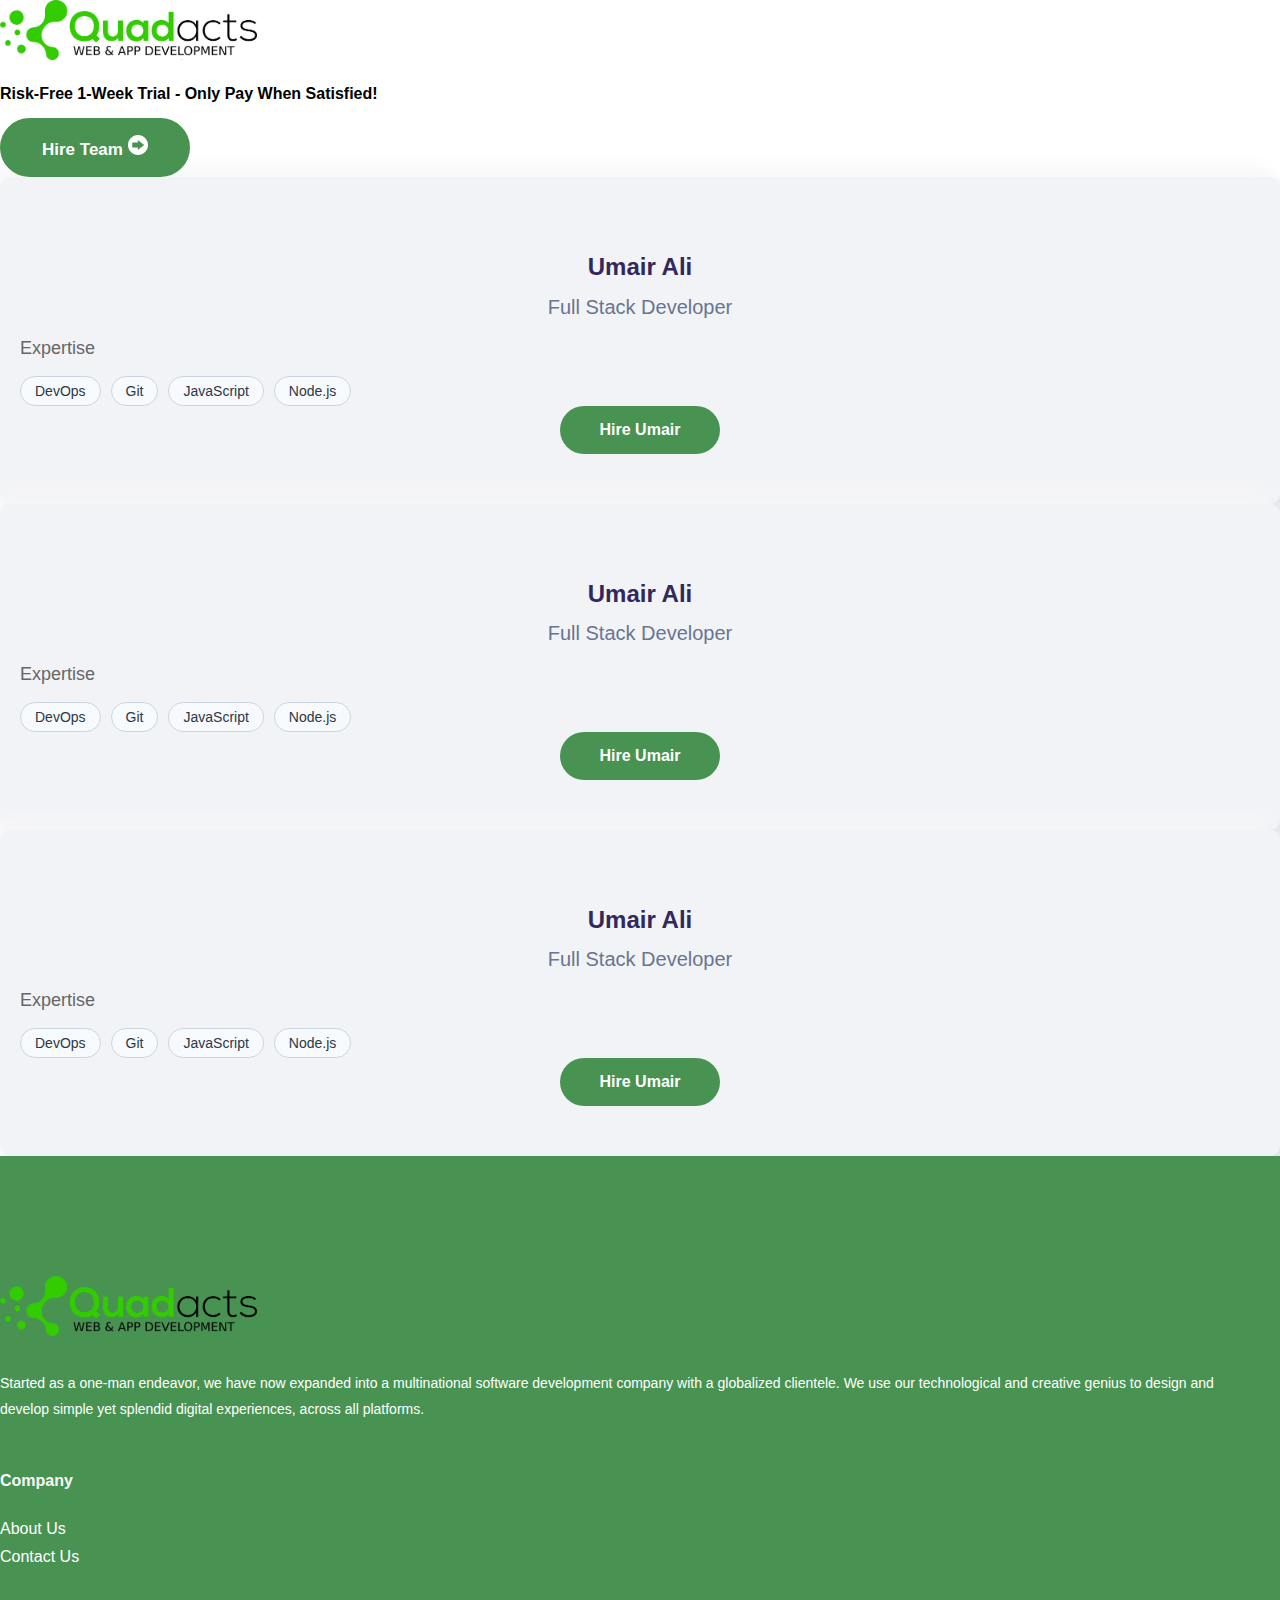
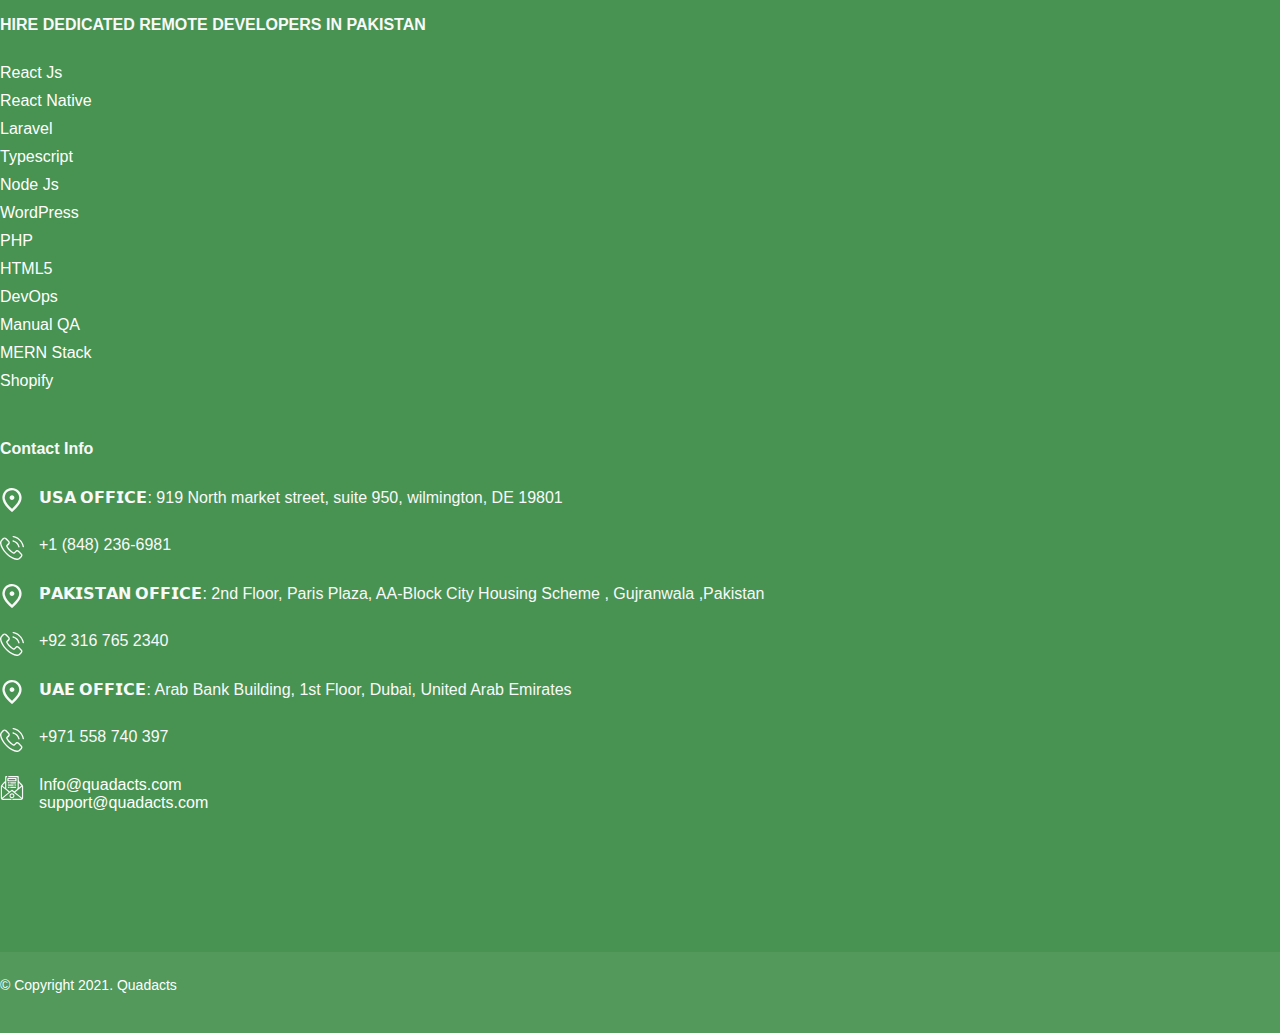
==== our-team.html @ cb0499c3 "Create Team Page" ====
<!DOCTYPE html>
<html lang="en">
  <head>
    <meta charset="UTF-8" />
    <meta name="viewport" content="width=device-width, initial-scale=1.0" />
    <title>Our Team - QuadActs</title>
    <link rel="stylesheet" href="style.css" />
    <link
      href="https://cdn.jsdelivr.net/npm/bootstrap@5.2.3/dist/css/bootstrap.min.css"
      rel="stylesheet"
      integrity="sha384-rbsA2VBKQhggwzxH7pPCaAqO46MgnOM80zW1RWuH61DGLwZJEdK2Kadq2F9CUG65"
      crossorigin="anonymous"
    />
  </head>
  <body>
    <nav class="navbar navbar-expand-lg bg-light sticky-top">
      <div class="container justify-content-between align-items-center">
        <a class="navbar-brand" href="#">
          <img src="images/Quadacts-logo.webp" class="logo" alt="" />
        </a>
        <!-- <button
            class="navbar-toggler"
            type="button"
            data-bs-toggle="collapse"
            data-bs-target="#navbarNavAltMarkup"
            aria-controls="navbarNavAltMarkup"
            aria-expanded="false"
            aria-label="Toggle navigation"
          >
            <span class="navbar-toggler-icon"></span>
          </button> -->
        <!-- <div class="collapse navbar-collapse" id="navbarNavAltMarkup">
            <div class="navbar-nav">
              <a class="nav-link active" aria-current="page" href="#">Home</a>
              <a class="nav-link" href="#">Features</a>
              <a class="nav-link" href="#">Pricing</a>
              <a class="nav-link disabled">Disabled</a>
            </div>
          </div> -->
        <div>
          <h4 class="m-0 nav-text">
            Risk-Free 1-Week Trial - Only Pay When Satisfied!
          </h4>
        </div>
        <div class="banner-btn">
          <button
            class="btn btn-theme"
            data-bs-toggle="modal"
            data-bs-target="#myModal"
          >
            Hire Team
            <svg
              xmlns="http://www.w3.org/2000/svg"
              width="20"
              height="20"
              viewBox="0 0 174 174"
              fill="none"
              class="ms-2"
            >
              <path
                fill-rule="evenodd"
                clip-rule="evenodd"
                d="M87 174C135.049 174 174 135.049 174 87C174 38.9512 135.049 0 87 0C38.9512 0 0 38.9512 0 87C0 135.049 38.9512 174 87 174ZM37 65V108.5H85.5V130L141 88L85.5 44V65H37Z"
                fill="white"
              />
            </svg>
          </button>
        </div>
      </div>
    </nav>
    <div class="container my-5">
      <div class="row">
        <div class="col-md-4">
          <div class="team-card">
            <img
              class="memberPhoto"
              src="https://itsolutionsgrw.com/wp-content/uploads/2023/06/6769264_60111-scaled.jpg"
              alt=""
            />
            <div class="memberDetails">
              <h4 class="memberName">Umair Ali</h4>
              <p class="memberTitle">Full Stack Developer</p>
              <p class="expertise">Expertise</p>
            </div>
            <div class="tag-container">
              <div class="tag">DevOps</div>
              <div class="tag">Git</div>
              <div class="tag">JavaScript</div>
              <div class="tag">Node.js</div>
            </div>
            <div class="mt-3">
              <button class="btn-hire-me">Hire Umair</button>
            </div>
          </div>
        </div>
        <div class="col-md-4">
          <div class="team-card">
            <img
              class="memberPhoto"
              src="https://itsolutionsgrw.com/wp-content/uploads/2023/06/6769264_60111-scaled.jpg"
              alt=""
            />
            <div class="memberDetails">
              <h4 class="memberName">Umair Ali</h4>
              <p class="memberTitle">Full Stack Developer</p>
              <p class="expertise">Expertise</p>
            </div>
            <div class="tag-container">
              <div class="tag">DevOps</div>
              <div class="tag">Git</div>
              <div class="tag">JavaScript</div>
              <div class="tag">Node.js</div>
            </div>
            <div class="mt-3">
              <button class="btn-hire-me">Hire Umair</button>
            </div>
          </div>
        </div>
        <div class="col-md-4">
          <div class="team-card">
            <img
              class="memberPhoto"
              src="https://itsolutionsgrw.com/wp-content/uploads/2023/06/6769264_60111-scaled.jpg"
              alt=""
            />
            <div class="memberDetails">
              <h4 class="memberName">Umair Ali</h4>
              <p class="memberTitle">Full Stack Developer</p>
              <p class="expertise">Expertise</p>
            </div>
            <div class="tag-container">
              <div class="tag">DevOps</div>
              <div class="tag">Git</div>
              <div class="tag">JavaScript</div>
              <div class="tag">Node.js</div>
            </div>
            <div class="mt-3">
              <button class="btn-hire-me">Hire Umair</button>
            </div>
          </div>
        </div>
      </div>
    </div>

    <footer class="footer-bg text-light mt-3">
      <div class="fixed-shape">
        <img src="images/footer-shape.png" alt="Shape" />
      </div>
      <div class="container">
        <div class="f-items default-padding">
          <div class="row">
            <div class="col-lg-4 col-md-6 item">
              <div class="f-item about">
                <img src="images/logo.webp" alt="Logo" />
                <p>
                  Started as a one-man endeavor, we have now expanded into a
                  multinational software development company with a globalized
                  clientele. We use our technological and creative genius to
                  design and develop simple yet splendid digital experiences,
                  across all platforms.
                </p>
              </div>
            </div>

            <div class="col-lg-2 col-md-6 item">
              <div class="f-item link">
                <h4 class="widget-title">Company</h4>
                <div class="menu-company-container">
                  <ul class="menu">
                    <li class="menu-item">
                      <a href="https://quadacts.com/about-us/"> About Us</a>
                    </li>
                    <li class="menu-item">
                      <a href="https://quadacts.com/contact-us/">Contact Us</a>
                    </li>
                  </ul>
                </div>
              </div>
            </div>

            <div class="col-lg-2 col-md-6 item">
              <div class="f-item link">
                <h4 class="widget-title">
                  HIRE DEDICATED REMOTE DEVELOPERS IN PAKISTAN
                </h4>
                <div class="menu-solutions-container">
                  <ul class="menu">
                    <li class="menu-item">
                      <a
                        href="https://quadacts.com/hire-dedicated-react-js-developers/"
                        >React Js</a
                      >
                    </li>
                    <li class="menu-item">
                      <a
                        href="https://quadacts.com/hire-dedicated-react-developers/"
                        >React Native</a
                      >
                    </li>
                    <li class="menu-item">
                      <a
                        href="https://quadacts.com/hire-dedicated-laravel-developers/"
                        >Laravel</a
                      >
                    </li>
                    <li class="menu-item">
                      <a
                        href="https://quadacts.com/hire-dedicated-typescript-developers/"
                        >Typescript</a
                      >
                    </li>
                    <li class="menu-item">
                      <a
                        href="https://quadacts.com/hire-dedicated-node-js-developers/"
                        >Node Js</a
                      >
                    </li>
                    <li class="menu-item">
                      <a
                        href="https://quadacts.com/hire-dedicated-wordpress-developers/"
                        >WordPress</a
                      >
                    </li>
                    <li class="menu-item">
                      <a
                        href="https://quadacts.com/hire-dedicated-php-developers/"
                        >PHP</a
                      >
                    </li>
                    <li class="menu-item">
                      <a
                        href="https://quadacts.com/hire-dedicated-html5-developers/"
                        >HTML5</a
                      >
                    </li>
                    <li class="menu-item">
                      <a
                        href="https://quadacts.com/hire-dedicated-devops-developers/"
                        >DevOps</a
                      >
                    </li>
                    <li class="menu-item">
                      <a href="https://quadacts.com/hire-dedicated-qa-testers/"
                        >Manual QA</a
                      >
                    </li>
                    <li class="menu-item">
                      <a
                        href="https://quadacts.com/hire-dedicated-mern-stack-developers/"
                        >MERN Stack</a
                      >
                    </li>
                    <li class="menu-item">
                      <a
                        href="https://quadacts.com/hire-dedicated-shopify-developers/"
                        >Shopify</a
                      >
                    </li>
                  </ul>
                </div>
              </div>
            </div>
            <div class="col-lg-4 col-md-6 item">
              <div class="f-item">
                <h4 class="widget-title">Contact Info</h4>
                <div class="address">
                  <ul class="footer-contact">
                    <li>
                      <div class="icon">
                        <svg
                          xmlns="http://www.w3.org/2000/svg"
                          width="24"
                          height="24"
                          viewBox="0 0 110 137"
                          fill="none"
                        >
                          <path
                            d="M0 56.2651C0.211872 26.144 22.7174 2.00233 49.9783 0.142559C81.2647 -1.98793 106.289 20.0115 109.408 49.3558C111.174 65.9171 105.242 79.6652 96.5313 92.7307C85.8082 108.833 72.0012 122.169 57.5939 134.905C55.8872 136.412 54.6866 136.988 52.6855 135.211C34.9942 119.615 18.2092 103.242 7.03886 82.0665C2.58954 73.6504 0.141248 64.6576 0 56.2651ZM13.654 54.6761C13.9836 57.2657 14.0424 59.8434 14.6427 62.2917C20.4104 85.5506 36.7363 101.394 53.2858 117.061C54.5571 118.261 55.5576 118.097 56.7817 116.931C71.6716 102.912 86.0083 88.4226 93.5651 68.8833C99.4857 53.5932 94.9894 35.0191 82.1946 23.8252C68.8114 12.1133 53.227 10.5361 37.2542 17.6456C21.5168 24.6491 14.9958 38.1501 13.654 54.6761Z"
                            fill="#F8F9F9"
                          />
                          <path
                            d="M55.2164 41.3047C62.4083 41.3988 68.7526 47.7197 68.7762 54.8056C68.7997 62.1388 62.1258 68.6244 54.722 68.4949C47.3065 68.3655 40.9974 61.7386 41.1975 54.2877C41.3976 47.2253 47.895 41.2105 55.2164 41.3047Z"
                            fill="#F8F9F9"
                          />
                        </svg>
                      </div>
                      <div class="info">
                        𝗨𝗦𝗔 𝗢𝗙𝗙𝗜𝗖𝗘: 919 North market street, suite 950,
                        wilmington, DE 19801
                      </div>
                    </li>
                    <li>
                      <div class="icon">
                        <svg
                          xmlns="http://www.w3.org/2000/svg"
                          width="24"
                          height="24"
                          viewBox="0 0 110 110"
                          fill="none"
                        >
                          <path
                            d="M0.00428509 27.2167C0.321556 27.4911 0.351568 27.1824 0.379436 27.0066C1.02898 22.7921 3.27775 19.495 6.2854 16.6182C8.78712 14.2258 11.0638 11.6018 13.6662 9.31449C18.1938 5.33789 24.044 5.21998 28.5823 9.62962C33.3949 14.3051 38.2547 18.942 42.7201 23.954C46.1179 27.7698 46.0493 33.3649 42.7244 37.2686C40.3127 40.1005 37.6202 42.6579 34.9191 45.2025C34.3553 45.732 34.3724 46.0793 34.6854 46.7096C37.5816 52.5727 41.7576 57.4732 46.2508 62.1337C50.1524 66.181 54.4441 69.7696 59.1839 72.7987C60.4701 73.6197 61.8807 74.2414 63.2012 75.011C63.7136 75.309 63.8979 74.9638 64.1616 74.7044C66.2903 72.5907 68.4126 70.4727 70.5413 68.359C72.58 66.3332 74.8523 64.7426 77.8235 64.4467C80.6275 64.1659 83.1721 64.8733 85.2666 66.7277C89.599 70.5628 93.4963 74.8481 97.6144 78.9083C99.2115 80.4839 100.873 82.0188 101.874 84.0875C103.754 87.9655 103.36 91.7299 100.776 95.0462C97.7923 98.8749 94.1201 102.101 90.6816 105.52C88.6794 107.512 86.094 108.61 83.3415 109.257C82.8935 109.362 82.8956 109.371 82.7177 109.724C82.3597 109.724 82.0038 109.724 81.6458 109.724C81.4314 109.388 81.2171 109.465 81.0027 109.724C78.859 109.724 76.7174 109.724 74.5737 109.724C74.3764 109.353 74.3765 109.351 73.937 109.281C71.1566 108.83 68.434 108.144 65.7715 107.22C57.3038 104.277 49.5114 100.013 42.2099 94.8747C28.5265 85.2451 17.5442 73.1052 9.21158 58.6072C4.99059 51.2629 1.6228 43.5583 0.381582 35.0777C0.353714 34.8891 0.413738 34.529 0 34.724C0 34.366 0 34.0102 0 33.6522C0.0557368 33.6457 0.1522 33.6522 0.156488 33.6329C0.192931 33.5064 0.10933 33.4571 0 33.4378C0 32.8654 0 32.2952 0 31.7228C0.323702 31.2233 0.353714 30.7238 0 30.2222C0 29.5791 0 28.936 0 28.2929C0.0664554 28.2436 0.135055 28.1921 0.20151 28.1428C0.135055 28.1214 0.0664554 28.0999 0 28.0785C0.00428744 27.7869 0.00428509 27.5018 0.00428509 27.2167ZM6.40544 30.8889C6.34328 34.1452 7.01426 37.0928 7.89319 40.0019C10.6564 49.1363 15.229 57.3424 20.8263 65.0084C30.3958 78.1151 42.1649 88.7244 56.5643 96.3196C63.1734 99.8053 69.9625 102.779 77.5406 103.417C80.9062 103.7 84.0961 103.165 86.6021 100.785C89.6805 97.8631 92.6259 94.7954 95.5093 91.6806C97.2542 89.7941 97.1707 87.6354 95.4814 85.7146C94.4696 84.5634 93.3591 83.498 92.2744 82.4133C88.8444 78.9747 85.4252 75.5255 81.9631 72.117C79.9823 70.1662 77.7635 70.1726 75.7056 72.0377C75.3347 72.3721 74.981 72.7258 74.6273 73.0795C72.2263 75.4762 69.8382 77.8857 67.4265 80.2738C65.6965 81.9867 63.7028 82.3168 61.5613 81.2385C60.0993 80.5032 58.6351 79.7636 57.2288 78.9319C50.4139 74.8931 44.5551 69.7096 39.2601 63.8551C34.9856 59.1282 31.129 54.1161 28.5029 48.2552C27.1867 45.3183 27.5147 43.5883 29.8728 41.3674C32.5245 38.8678 35.142 36.3361 37.618 33.6629C39.4616 31.6714 39.4638 29.7206 37.7252 27.639C37.4508 27.311 37.1593 26.9959 36.857 26.6936C32.8483 22.672 28.8395 18.6504 24.8243 14.6352C22.1318 11.9427 19.868 11.9427 17.1755 14.6266C14.8731 16.9204 12.6265 19.2721 10.2684 21.508C7.50088 24.1276 6.19965 27.2875 6.40544 30.8889Z"
                            fill="#FBFCFB"
                          />
                          <path
                            d="M62.5754 0C62.3803 0.505918 62.8262 0.373007 63.0234 0.413738C72.9296 2.39239 81.721 6.69056 89.4105 13.2075C96.219 18.9762 101.516 25.9219 105.199 34.0702C107.036 38.1347 108.387 42.3557 109.266 46.7289C109.356 47.1747 109.362 47.1726 109.72 47.3591C109.72 47.5735 109.72 47.7879 109.72 48.0022C109.354 48.1459 109.516 48.2873 109.72 48.431C109.72 49.0033 109.72 49.5736 109.72 50.146C109.283 49.9166 109.315 50.3689 109.195 50.5383C108.481 51.5415 107.546 52.1267 106.299 51.9853C104.858 51.8202 103.87 51.0485 103.499 49.595C102.937 47.3891 102.53 45.1511 101.87 42.9645C99.6404 35.5858 95.9403 29.0474 90.8297 23.298C84.7436 16.4531 77.3671 11.5011 68.745 8.42054C66.0632 7.4623 63.2957 6.79346 60.5003 6.2661C59.0597 5.99385 58.0329 5.26069 57.7113 3.83083C57.3812 2.36238 57.9257 1.17476 59.2483 0.383726C59.3748 0.308696 59.5978 0.212228 59.3663 0.00428713C60.4338 -3.10655e-07 61.5057 0 62.5754 0Z"
                            fill="#FBFCFB"
                          />
                          <path
                            d="M89.7706 49.8179C89.7749 51.3528 88.6837 52.6605 87.2003 52.9135C85.7104 53.1686 84.2526 52.3261 83.7532 50.8533C83.1722 49.1362 82.9685 47.3141 82.3169 45.6119C78.2438 34.9919 70.6636 28.4879 59.5248 26.1469C57.4797 25.716 56.3864 24.164 56.8109 22.2711C57.1903 20.5754 58.9053 19.6172 60.826 20.0245C61.5228 20.1724 62.2345 20.2646 62.9162 20.4596C77.2277 24.5649 86.152 33.8236 89.5669 48.343C89.6484 48.6882 89.7106 49.0376 89.7684 49.3892C89.7899 49.5285 89.7706 49.6743 89.7706 49.8179Z"
                            fill="#FBFCFB"
                          />
                        </svg>
                      </div>
                      <div class="info">+1 (848) 236-6981</div>
                    </li>
                    <li>
                      <div class="icon">
                        <svg
                          xmlns="http://www.w3.org/2000/svg"
                          width="24"
                          height="24"
                          viewBox="0 0 110 137"
                          fill="none"
                        >
                          <path
                            d="M0 56.2651C0.211872 26.144 22.7174 2.00233 49.9783 0.142559C81.2647 -1.98793 106.289 20.0115 109.408 49.3558C111.174 65.9171 105.242 79.6652 96.5313 92.7307C85.8082 108.833 72.0012 122.169 57.5939 134.905C55.8872 136.412 54.6866 136.988 52.6855 135.211C34.9942 119.615 18.2092 103.242 7.03886 82.0665C2.58954 73.6504 0.141248 64.6576 0 56.2651ZM13.654 54.6761C13.9836 57.2657 14.0424 59.8434 14.6427 62.2917C20.4104 85.5506 36.7363 101.394 53.2858 117.061C54.5571 118.261 55.5576 118.097 56.7817 116.931C71.6716 102.912 86.0083 88.4226 93.5651 68.8833C99.4857 53.5932 94.9894 35.0191 82.1946 23.8252C68.8114 12.1133 53.227 10.5361 37.2542 17.6456C21.5168 24.6491 14.9958 38.1501 13.654 54.6761Z"
                            fill="#F8F9F9"
                          />
                          <path
                            d="M55.2164 41.3047C62.4083 41.3988 68.7526 47.7197 68.7762 54.8056C68.7997 62.1388 62.1258 68.6244 54.722 68.4949C47.3065 68.3655 40.9974 61.7386 41.1975 54.2877C41.3976 47.2253 47.895 41.2105 55.2164 41.3047Z"
                            fill="#F8F9F9"
                          />
                        </svg>
                      </div>
                      <div class="info">
                        𝗣𝗔𝗞𝗜𝗦𝗧𝗔𝗡 𝗢𝗙𝗙𝗜𝗖𝗘: 2nd Floor, Paris Plaza, AA-Block City
                        Housing Scheme , Gujranwala ,Pakistan
                      </div>
                    </li>
                    <li>
                      <div class="icon">
                        <svg
                          xmlns="http://www.w3.org/2000/svg"
                          width="24"
                          height="24"
                          viewBox="0 0 110 110"
                          fill="none"
                        >
                          <path
                            d="M0.00428509 27.2167C0.321556 27.4911 0.351568 27.1824 0.379436 27.0066C1.02898 22.7921 3.27775 19.495 6.2854 16.6182C8.78712 14.2258 11.0638 11.6018 13.6662 9.31449C18.1938 5.33789 24.044 5.21998 28.5823 9.62962C33.3949 14.3051 38.2547 18.942 42.7201 23.954C46.1179 27.7698 46.0493 33.3649 42.7244 37.2686C40.3127 40.1005 37.6202 42.6579 34.9191 45.2025C34.3553 45.732 34.3724 46.0793 34.6854 46.7096C37.5816 52.5727 41.7576 57.4732 46.2508 62.1337C50.1524 66.181 54.4441 69.7696 59.1839 72.7987C60.4701 73.6197 61.8807 74.2414 63.2012 75.011C63.7136 75.309 63.8979 74.9638 64.1616 74.7044C66.2903 72.5907 68.4126 70.4727 70.5413 68.359C72.58 66.3332 74.8523 64.7426 77.8235 64.4467C80.6275 64.1659 83.1721 64.8733 85.2666 66.7277C89.599 70.5628 93.4963 74.8481 97.6144 78.9083C99.2115 80.4839 100.873 82.0188 101.874 84.0875C103.754 87.9655 103.36 91.7299 100.776 95.0462C97.7923 98.8749 94.1201 102.101 90.6816 105.52C88.6794 107.512 86.094 108.61 83.3415 109.257C82.8935 109.362 82.8956 109.371 82.7177 109.724C82.3597 109.724 82.0038 109.724 81.6458 109.724C81.4314 109.388 81.2171 109.465 81.0027 109.724C78.859 109.724 76.7174 109.724 74.5737 109.724C74.3764 109.353 74.3765 109.351 73.937 109.281C71.1566 108.83 68.434 108.144 65.7715 107.22C57.3038 104.277 49.5114 100.013 42.2099 94.8747C28.5265 85.2451 17.5442 73.1052 9.21158 58.6072C4.99059 51.2629 1.6228 43.5583 0.381582 35.0777C0.353714 34.8891 0.413738 34.529 0 34.724C0 34.366 0 34.0102 0 33.6522C0.0557368 33.6457 0.1522 33.6522 0.156488 33.6329C0.192931 33.5064 0.10933 33.4571 0 33.4378C0 32.8654 0 32.2952 0 31.7228C0.323702 31.2233 0.353714 30.7238 0 30.2222C0 29.5791 0 28.936 0 28.2929C0.0664554 28.2436 0.135055 28.1921 0.20151 28.1428C0.135055 28.1214 0.0664554 28.0999 0 28.0785C0.00428744 27.7869 0.00428509 27.5018 0.00428509 27.2167ZM6.40544 30.8889C6.34328 34.1452 7.01426 37.0928 7.89319 40.0019C10.6564 49.1363 15.229 57.3424 20.8263 65.0084C30.3958 78.1151 42.1649 88.7244 56.5643 96.3196C63.1734 99.8053 69.9625 102.779 77.5406 103.417C80.9062 103.7 84.0961 103.165 86.6021 100.785C89.6805 97.8631 92.6259 94.7954 95.5093 91.6806C97.2542 89.7941 97.1707 87.6354 95.4814 85.7146C94.4696 84.5634 93.3591 83.498 92.2744 82.4133C88.8444 78.9747 85.4252 75.5255 81.9631 72.117C79.9823 70.1662 77.7635 70.1726 75.7056 72.0377C75.3347 72.3721 74.981 72.7258 74.6273 73.0795C72.2263 75.4762 69.8382 77.8857 67.4265 80.2738C65.6965 81.9867 63.7028 82.3168 61.5613 81.2385C60.0993 80.5032 58.6351 79.7636 57.2288 78.9319C50.4139 74.8931 44.5551 69.7096 39.2601 63.8551C34.9856 59.1282 31.129 54.1161 28.5029 48.2552C27.1867 45.3183 27.5147 43.5883 29.8728 41.3674C32.5245 38.8678 35.142 36.3361 37.618 33.6629C39.4616 31.6714 39.4638 29.7206 37.7252 27.639C37.4508 27.311 37.1593 26.9959 36.857 26.6936C32.8483 22.672 28.8395 18.6504 24.8243 14.6352C22.1318 11.9427 19.868 11.9427 17.1755 14.6266C14.8731 16.9204 12.6265 19.2721 10.2684 21.508C7.50088 24.1276 6.19965 27.2875 6.40544 30.8889Z"
                            fill="#FBFCFB"
                          />
                          <path
                            d="M62.5754 0C62.3803 0.505918 62.8262 0.373007 63.0234 0.413738C72.9296 2.39239 81.721 6.69056 89.4105 13.2075C96.219 18.9762 101.516 25.9219 105.199 34.0702C107.036 38.1347 108.387 42.3557 109.266 46.7289C109.356 47.1747 109.362 47.1726 109.72 47.3591C109.72 47.5735 109.72 47.7879 109.72 48.0022C109.354 48.1459 109.516 48.2873 109.72 48.431C109.72 49.0033 109.72 49.5736 109.72 50.146C109.283 49.9166 109.315 50.3689 109.195 50.5383C108.481 51.5415 107.546 52.1267 106.299 51.9853C104.858 51.8202 103.87 51.0485 103.499 49.595C102.937 47.3891 102.53 45.1511 101.87 42.9645C99.6404 35.5858 95.9403 29.0474 90.8297 23.298C84.7436 16.4531 77.3671 11.5011 68.745 8.42054C66.0632 7.4623 63.2957 6.79346 60.5003 6.2661C59.0597 5.99385 58.0329 5.26069 57.7113 3.83083C57.3812 2.36238 57.9257 1.17476 59.2483 0.383726C59.3748 0.308696 59.5978 0.212228 59.3663 0.00428713C60.4338 -3.10655e-07 61.5057 0 62.5754 0Z"
                            fill="#FBFCFB"
                          />
                          <path
                            d="M89.7706 49.8179C89.7749 51.3528 88.6837 52.6605 87.2003 52.9135C85.7104 53.1686 84.2526 52.3261 83.7532 50.8533C83.1722 49.1362 82.9685 47.3141 82.3169 45.6119C78.2438 34.9919 70.6636 28.4879 59.5248 26.1469C57.4797 25.716 56.3864 24.164 56.8109 22.2711C57.1903 20.5754 58.9053 19.6172 60.826 20.0245C61.5228 20.1724 62.2345 20.2646 62.9162 20.4596C77.2277 24.5649 86.152 33.8236 89.5669 48.343C89.6484 48.6882 89.7106 49.0376 89.7684 49.3892C89.7899 49.5285 89.7706 49.6743 89.7706 49.8179Z"
                            fill="#FBFCFB"
                          />
                        </svg>
                      </div>
                      <div class="info">+92 316 765 2340</div>
                    </li>
                    <li>
                      <div class="icon">
                        <svg
                          xmlns="http://www.w3.org/2000/svg"
                          width="24"
                          height="24"
                          viewBox="0 0 110 137"
                          fill="none"
                        >
                          <path
                            d="M0 56.2651C0.211872 26.144 22.7174 2.00233 49.9783 0.142559C81.2647 -1.98793 106.289 20.0115 109.408 49.3558C111.174 65.9171 105.242 79.6652 96.5313 92.7307C85.8082 108.833 72.0012 122.169 57.5939 134.905C55.8872 136.412 54.6866 136.988 52.6855 135.211C34.9942 119.615 18.2092 103.242 7.03886 82.0665C2.58954 73.6504 0.141248 64.6576 0 56.2651ZM13.654 54.6761C13.9836 57.2657 14.0424 59.8434 14.6427 62.2917C20.4104 85.5506 36.7363 101.394 53.2858 117.061C54.5571 118.261 55.5576 118.097 56.7817 116.931C71.6716 102.912 86.0083 88.4226 93.5651 68.8833C99.4857 53.5932 94.9894 35.0191 82.1946 23.8252C68.8114 12.1133 53.227 10.5361 37.2542 17.6456C21.5168 24.6491 14.9958 38.1501 13.654 54.6761Z"
                            fill="#F8F9F9"
                          />
                          <path
                            d="M55.2164 41.3047C62.4083 41.3988 68.7526 47.7197 68.7762 54.8056C68.7997 62.1388 62.1258 68.6244 54.722 68.4949C47.3065 68.3655 40.9974 61.7386 41.1975 54.2877C41.3976 47.2253 47.895 41.2105 55.2164 41.3047Z"
                            fill="#F8F9F9"
                          />
                        </svg>
                      </div>
                      <div class="info">
                        𝗨𝗔𝗘 𝗢𝗙𝗙𝗜𝗖𝗘: Arab Bank Building, 1st Floor, Dubai, United
                        Arab Emirates
                      </div>
                    </li>
                    <li>
                      <div class="icon">
                        <svg
                          xmlns="http://www.w3.org/2000/svg"
                          width="24"
                          height="24"
                          viewBox="0 0 110 110"
                          fill="none"
                        >
                          <path
                            d="M0.00428509 27.2167C0.321556 27.4911 0.351568 27.1824 0.379436 27.0066C1.02898 22.7921 3.27775 19.495 6.2854 16.6182C8.78712 14.2258 11.0638 11.6018 13.6662 9.31449C18.1938 5.33789 24.044 5.21998 28.5823 9.62962C33.3949 14.3051 38.2547 18.942 42.7201 23.954C46.1179 27.7698 46.0493 33.3649 42.7244 37.2686C40.3127 40.1005 37.6202 42.6579 34.9191 45.2025C34.3553 45.732 34.3724 46.0793 34.6854 46.7096C37.5816 52.5727 41.7576 57.4732 46.2508 62.1337C50.1524 66.181 54.4441 69.7696 59.1839 72.7987C60.4701 73.6197 61.8807 74.2414 63.2012 75.011C63.7136 75.309 63.8979 74.9638 64.1616 74.7044C66.2903 72.5907 68.4126 70.4727 70.5413 68.359C72.58 66.3332 74.8523 64.7426 77.8235 64.4467C80.6275 64.1659 83.1721 64.8733 85.2666 66.7277C89.599 70.5628 93.4963 74.8481 97.6144 78.9083C99.2115 80.4839 100.873 82.0188 101.874 84.0875C103.754 87.9655 103.36 91.7299 100.776 95.0462C97.7923 98.8749 94.1201 102.101 90.6816 105.52C88.6794 107.512 86.094 108.61 83.3415 109.257C82.8935 109.362 82.8956 109.371 82.7177 109.724C82.3597 109.724 82.0038 109.724 81.6458 109.724C81.4314 109.388 81.2171 109.465 81.0027 109.724C78.859 109.724 76.7174 109.724 74.5737 109.724C74.3764 109.353 74.3765 109.351 73.937 109.281C71.1566 108.83 68.434 108.144 65.7715 107.22C57.3038 104.277 49.5114 100.013 42.2099 94.8747C28.5265 85.2451 17.5442 73.1052 9.21158 58.6072C4.99059 51.2629 1.6228 43.5583 0.381582 35.0777C0.353714 34.8891 0.413738 34.529 0 34.724C0 34.366 0 34.0102 0 33.6522C0.0557368 33.6457 0.1522 33.6522 0.156488 33.6329C0.192931 33.5064 0.10933 33.4571 0 33.4378C0 32.8654 0 32.2952 0 31.7228C0.323702 31.2233 0.353714 30.7238 0 30.2222C0 29.5791 0 28.936 0 28.2929C0.0664554 28.2436 0.135055 28.1921 0.20151 28.1428C0.135055 28.1214 0.0664554 28.0999 0 28.0785C0.00428744 27.7869 0.00428509 27.5018 0.00428509 27.2167ZM6.40544 30.8889C6.34328 34.1452 7.01426 37.0928 7.89319 40.0019C10.6564 49.1363 15.229 57.3424 20.8263 65.0084C30.3958 78.1151 42.1649 88.7244 56.5643 96.3196C63.1734 99.8053 69.9625 102.779 77.5406 103.417C80.9062 103.7 84.0961 103.165 86.6021 100.785C89.6805 97.8631 92.6259 94.7954 95.5093 91.6806C97.2542 89.7941 97.1707 87.6354 95.4814 85.7146C94.4696 84.5634 93.3591 83.498 92.2744 82.4133C88.8444 78.9747 85.4252 75.5255 81.9631 72.117C79.9823 70.1662 77.7635 70.1726 75.7056 72.0377C75.3347 72.3721 74.981 72.7258 74.6273 73.0795C72.2263 75.4762 69.8382 77.8857 67.4265 80.2738C65.6965 81.9867 63.7028 82.3168 61.5613 81.2385C60.0993 80.5032 58.6351 79.7636 57.2288 78.9319C50.4139 74.8931 44.5551 69.7096 39.2601 63.8551C34.9856 59.1282 31.129 54.1161 28.5029 48.2552C27.1867 45.3183 27.5147 43.5883 29.8728 41.3674C32.5245 38.8678 35.142 36.3361 37.618 33.6629C39.4616 31.6714 39.4638 29.7206 37.7252 27.639C37.4508 27.311 37.1593 26.9959 36.857 26.6936C32.8483 22.672 28.8395 18.6504 24.8243 14.6352C22.1318 11.9427 19.868 11.9427 17.1755 14.6266C14.8731 16.9204 12.6265 19.2721 10.2684 21.508C7.50088 24.1276 6.19965 27.2875 6.40544 30.8889Z"
                            fill="#FBFCFB"
                          />
                          <path
                            d="M62.5754 0C62.3803 0.505918 62.8262 0.373007 63.0234 0.413738C72.9296 2.39239 81.721 6.69056 89.4105 13.2075C96.219 18.9762 101.516 25.9219 105.199 34.0702C107.036 38.1347 108.387 42.3557 109.266 46.7289C109.356 47.1747 109.362 47.1726 109.72 47.3591C109.72 47.5735 109.72 47.7879 109.72 48.0022C109.354 48.1459 109.516 48.2873 109.72 48.431C109.72 49.0033 109.72 49.5736 109.72 50.146C109.283 49.9166 109.315 50.3689 109.195 50.5383C108.481 51.5415 107.546 52.1267 106.299 51.9853C104.858 51.8202 103.87 51.0485 103.499 49.595C102.937 47.3891 102.53 45.1511 101.87 42.9645C99.6404 35.5858 95.9403 29.0474 90.8297 23.298C84.7436 16.4531 77.3671 11.5011 68.745 8.42054C66.0632 7.4623 63.2957 6.79346 60.5003 6.2661C59.0597 5.99385 58.0329 5.26069 57.7113 3.83083C57.3812 2.36238 57.9257 1.17476 59.2483 0.383726C59.3748 0.308696 59.5978 0.212228 59.3663 0.00428713C60.4338 -3.10655e-07 61.5057 0 62.5754 0Z"
                            fill="#FBFCFB"
                          />
                          <path
                            d="M89.7706 49.8179C89.7749 51.3528 88.6837 52.6605 87.2003 52.9135C85.7104 53.1686 84.2526 52.3261 83.7532 50.8533C83.1722 49.1362 82.9685 47.3141 82.3169 45.6119C78.2438 34.9919 70.6636 28.4879 59.5248 26.1469C57.4797 25.716 56.3864 24.164 56.8109 22.2711C57.1903 20.5754 58.9053 19.6172 60.826 20.0245C61.5228 20.1724 62.2345 20.2646 62.9162 20.4596C77.2277 24.5649 86.152 33.8236 89.5669 48.343C89.6484 48.6882 89.7106 49.0376 89.7684 49.3892C89.7899 49.5285 89.7706 49.6743 89.7706 49.8179Z"
                            fill="#FBFCFB"
                          />
                        </svg>
                      </div>
                      <div class="info">+971 558 740 397</div>
                    </li>

                    <li>
                      <div class="icon">
                        <svg
                          xmlns="http://www.w3.org/2000/svg"
                          width="24"
                          height="24"
                          viewBox="0 0 110 118"
                          fill="none"
                        >
                          <path
                            d="M101.151 111.592C95.0483 106.633 89.3725 101.987 83.6586 97.3794C74.7636 90.2084 65.8532 83.0527 56.9429 75.897C55.9054 75.0578 55.1807 73.9288 53.4795 75.3172C38.9315 87.2027 24.2844 98.9814 9.68309 110.806C9.43134 111.012 9.3398 111.409 9.17197 111.721C10.4612 112.82 11.9259 112.37 13.2686 112.377C24.5743 112.416 35.8801 112.4 47.1934 112.4C48.208 112.4 49.2227 112.438 50.2373 112.469C52.0605 112.53 53.2201 113.598 53.1743 115.284C53.1286 116.947 51.9766 117.977 50.1152 117.962C46.6823 117.939 43.257 117.977 39.8241 117.977C30.0441 117.977 20.2565 118.03 10.4765 117.954C4.40403 117.908 0.208239 114.185 0.14721 108.128C-0.0358793 89.0718 0.0404077 70.0153 0.124323 50.9588C0.139581 48.4031 1.29152 46.229 3.18343 44.2455C8.89733 38.2875 14.3213 32.0625 19.9742 26.0434C21.1567 24.777 21.3779 23.4954 21.3626 21.9315C21.3245 16.3397 21.3474 10.7479 21.3474 5.16364C21.3474 3.37853 21.0651 1.14331 23.2774 0.738993C25.9322 0.250756 28.8311 -0.351913 31.3715 1.33403C32.3098 1.95958 32.2946 3.11152 31.9589 4.12614C31.547 5.36199 30.5552 5.98755 29.3117 5.87312C27.1223 5.66714 26.8629 6.82671 26.8706 8.62708C26.9163 25.7764 26.924 42.9181 26.8553 60.0674C26.8477 61.9365 27.5419 63.1418 28.9379 64.248C33.2176 67.6351 37.505 71.0222 41.6321 74.5925C43.196 75.9428 44.1496 75.569 45.4693 74.4094C47.6588 72.487 50.0466 70.7858 52.236 68.8557C54.1127 67.2003 55.8139 67.2231 57.5913 68.8938C57.7744 69.0693 57.9957 69.2066 58.2016 69.3516C61.0624 71.3961 63.4807 75.5537 66.6161 75.2638C69.4616 75.0044 71.7884 71.0222 74.7178 69.3058C81.2403 65.4762 83.2238 60.2353 82.8652 52.66C82.1863 38.2112 82.5982 23.7166 82.7279 9.23737C82.7508 6.55969 81.9574 5.82734 79.3103 5.85786C66.8602 5.98755 54.4102 5.91889 41.9601 5.91889C40.9455 5.91889 39.9233 5.91888 38.9086 5.88837C37.1006 5.83497 35.9258 4.87376 35.9792 3.09627C36.0326 1.31878 37.2837 0.44911 39.0689 0.44911C41.0981 0.441481 43.135 0.426225 45.1642 0.426225C57.9957 0.426225 70.8271 0.494873 83.6586 0.380443C87.1068 0.349928 88.5944 1.6163 88.3808 5.0721C88.2435 7.35308 88.6478 9.68746 88.3045 11.9227C86.9313 20.8025 89.7692 27.798 96.635 33.6263C100.48 36.8914 103.554 41.0491 107.071 44.7109C109.07 46.7935 109.703 49.3033 109.711 52.0039C109.741 70.4272 109.795 88.8505 109.695 107.274C109.657 114.018 105.66 117.931 99.0228 117.962C86.321 118.023 73.6116 117.962 60.9098 118C58.8577 118.007 56.7293 117.824 56.6454 115.376C56.5462 112.66 58.8043 112.385 60.9785 112.393C72.7954 112.4 84.6122 112.408 96.4291 112.385C97.7793 112.377 99.2059 112.66 101.151 111.592ZM5.86111 106.671C16.8236 97.7685 27.2367 89.2777 37.6957 80.8557C39.4732 79.4215 38.1534 78.8646 37.1922 78.0788C30.7917 72.8836 24.3989 67.6809 17.9907 62.4934C14.1154 59.3503 10.2247 56.2302 5.86874 52.7134C5.86111 70.9154 5.86111 88.3623 5.86111 106.671ZM103.882 106.587C103.882 88.3852 103.882 70.8773 103.882 52.7668C92.6529 61.8678 81.8659 70.6179 70.7127 79.6579C81.7286 88.6064 92.5766 97.4099 103.882 106.587ZM88.5562 57.9772C92.7749 54.5595 96.4977 51.5385 100.236 48.5328C101.09 47.8462 101.762 47.297 100.694 46.1527C96.7647 41.9416 92.9046 37.6619 88.5562 32.9092C88.5562 41.5373 88.5562 49.4254 88.5562 57.9772ZM21.1185 57.8322C21.1185 49.3872 21.1185 41.522 21.1185 33.0847C16.9685 37.6162 13.2686 41.7509 9.4466 45.7712C8.21838 47.0605 8.50064 47.7394 9.75938 48.7235C13.4517 51.5843 17.0677 54.5671 21.1185 57.8322Z"
                            fill="#F8F9F9"
                          />
                          <path
                            d="M55.2036 9.46629C61.0395 9.46629 66.8755 9.58072 72.7115 9.42052C76.0833 9.32898 77.693 10.5496 77.5328 14.0359C77.4031 16.9501 77.5328 19.8718 77.487 22.786C77.4489 25.2425 76.2359 26.4402 73.6727 26.4249C61.1158 26.3791 48.559 26.3868 35.9945 26.4249C33.4618 26.4325 32.1954 25.2882 32.1725 22.8013C32.142 19.6277 32.1801 16.4618 32.1573 13.2883C32.1344 10.5572 33.5228 9.43578 36.1776 9.45867C42.5247 9.50444 48.8641 9.46629 55.2036 9.46629ZM54.6238 20.917C59.4451 20.917 64.2665 20.7644 69.0802 20.978C71.7731 21.1001 71.796 19.7422 71.8647 17.7434C71.9333 15.6379 71.3841 14.9056 69.1565 14.9361C59.6435 15.0581 50.1305 15.0429 40.6251 14.9437C38.5272 14.9208 37.6881 15.4396 37.8178 17.6671C37.9322 19.5972 37.833 21.0924 40.5565 20.978C45.2329 20.7797 49.9321 20.917 54.6238 20.917Z"
                            fill="#F8F9F9"
                          />
                          <path
                            d="M67.1578 97.4863C66.9747 104.062 61.3753 109.471 54.7993 109.41C47.9259 109.349 42.4561 103.559 42.6315 96.5327C42.7994 89.9491 48.4065 84.5327 54.99 84.609C61.9245 84.6853 67.3562 90.4297 67.1578 97.4863ZM61.6728 97.1735C61.7796 93.5117 58.7129 90.3916 54.9672 90.3534C51.2138 90.3153 48.0937 93.3439 48.1013 97.0209C48.109 100.553 51.0384 103.528 54.6239 103.65C58.4153 103.78 61.566 100.881 61.6728 97.1735Z"
                            fill="#F8F9F9"
                          />
                          <path
                            d="M48.8414 41.7815C52.5261 41.7815 56.2107 41.7892 59.8954 41.7815C61.856 41.7739 63.6792 42.3232 63.7555 44.5355C63.8394 47.0224 61.8941 47.5641 59.8038 47.5641C52.5642 47.5641 45.3169 47.5793 38.0773 47.5564C36.2006 47.5488 34.3316 47.2208 34.2629 44.8254C34.1867 42.2087 36.1091 41.8044 38.1688 41.7968C41.7238 41.7663 45.2864 41.7815 48.8414 41.7815Z"
                            fill="#F8F9F9"
                          />
                          <path
                            d="M60.9861 36.3575C57.187 36.3575 53.3955 36.327 49.5964 36.3727C47.5672 36.3956 45.9194 35.7548 45.9347 33.5349C45.9576 31.5361 47.5138 30.8724 49.3905 30.8801C56.981 30.903 64.5716 30.8877 72.1698 30.8953C74.0464 30.8953 75.5035 31.5895 75.4272 33.6951C75.351 35.7701 73.8557 36.3651 71.9943 36.3575C68.3249 36.3422 64.6555 36.3575 60.9861 36.3575Z"
                            fill="#F8F9F9"
                          />
                          <path
                            d="M60.4979 58.4655C56.8284 58.4655 53.159 58.4349 49.4896 58.4807C47.4299 58.5036 45.8431 57.7865 45.9499 55.5589C46.0491 53.5602 47.6359 53.0186 49.5049 53.0262C56.9658 53.0643 64.4343 53.0491 71.8951 53.0338C73.7108 53.0262 75.3281 53.4229 75.412 55.5589C75.5111 57.8857 73.9015 58.4883 71.8799 58.4731C68.0884 58.4502 64.2893 58.4655 60.4979 58.4655Z"
                            fill="#F8F9F9"
                          />
                          <path
                            d="M70.8576 47.5793C68.5843 47.5182 66.0058 47.6479 66.0973 44.5812C66.1889 41.5678 68.775 41.7891 70.9339 41.7815C73.0242 41.7738 75.351 41.812 75.4044 44.5735C75.4806 47.6784 72.9174 47.4801 70.8576 47.5793Z"
                            fill="#F8F9F9"
                          />
                          <path
                            d="M38.9927 30.8572C41.3805 30.8724 43.6081 30.8343 43.5471 33.5348C43.4708 37.0593 40.5947 36.2659 38.4282 36.3575C36.4295 36.4414 34.2477 36.3346 34.2934 33.6874C34.3468 30.1401 37.2991 31.086 38.9927 30.8572Z"
                            fill="#F8F9F9"
                          />
                          <path
                            d="M38.9316 58.4884C36.788 58.4426 34.1713 58.8393 34.301 55.5666C34.4155 52.5761 36.9329 53.0415 38.9088 53.0338C41.0372 53.0262 43.6767 52.6143 43.5318 55.9175C43.4097 58.8851 40.9304 58.4426 38.9316 58.4884Z"
                            fill="#F8F9F9"
                          />
                        </svg>
                      </div>
                      <div class="info">
                        <a href="mailto:http://Info@quadacts.com"
                          >Info@quadacts.com</a
                        >
                        <br />
                        <a href="mailto:http://support@quadacts.com"
                          >support@quadacts.com</a
                        >
                      </div>
                    </li>
                  </ul>
                </div>
              </div>
            </div>
          </div>
        </div>
      </div>
      <div class="footer-bottom">
        <div class="container">
          <div class="row">
            <div class="col-md-6">
              <p class="m-0">© Copyright 2021. Quadacts</p>
            </div>
            <div class="col-md-6 text-right link"></div>
          </div>
        </div>
      </div>
    </footer>

    <script src="https://code.jquery.com/jquery-3.6.0.min.js"></script>
    <script
      src="https://cdn.jsdelivr.net/npm/bootstrap@5.2.3/dist/js/bootstrap.bundle.min.js"
      integrity="sha384-kenU1KFdBIe4zVF0s0G1M5b4hcpxyD9F7jL+jjXkk+Q2h455rYXK/7HAuoJl+0I4"
      crossorigin="anonymous"
    ></script>
  </body>
</html>
---- style.css ----
body {
  overflow-x: hidden;
  padding: 0;
  margin: 0;
  box-sizing: border-box;
  font-family: "Inter", sans-serif;
}
p {
  color: #666;
  margin: 0 0 15px;
  text-transform: none;
  font-weight: 400;
  line-height: 26px;
  font-size: 14px;
}
h1,
h2,
h3,
h4,
h5,
h6 {
  margin-bottom: 15px;
}
.top {
  padding: 15px 0;
  background-color: #489351;
}
.logo {
  max-height: 60px !important;
}
.banner {
  background-color: #f3f7fd;
}
.content {
  padding: 150px 0;
}
.content h4 {
  margin-bottom: 25px;
  color: #0e2b3d;
  font-weight: normal;
  line-height: 1.2;
  font-family: "Inter", sans-serif;
  letter-spacing: 0;
  font-size: 32px;
}
.content h1 {
  color: #0e2b3d;
  font-weight: normal;
  line-height: 1.2;
  font-family: "Inter", sans-serif;
  letter-spacing: 0;
  font-size: 45px;
}
.content > h1::after {
  content: "";
  display: block;
  height: 50px;
  background-image: url(https://quadacts.com/wp-content/uploads/2024/06/underline.png);
  background-repeat: no-repeat;
}
.content h1 strong {
  display: inline-block;
  color: #489351;
}
.content p {
  color: #666;
  margin: 0 0 15px;
  text-transform: none;
  font-weight: 500;
  line-height: 26px;
  font-size: 14px;
}
.offer-content {
  display: flex;
}
.offer-content > div {
  margin-right: 20px;
  display: flex;
  flex-flow: column;
}
.offer-content > div h2 {
  font-size: 60px;
  margin-bottom: 0 !important;
}
.offer-content > div img {
  filter: brightness(0) saturate(100%) invert(46%) sepia(13%) saturate(1592%)
    hue-rotate(76deg) brightness(104%) contrast(88%);
}
.btn {
  font-size: 17px !important;
}
.btn-theme {
  background-color: #489351 !important;
  border: 2px solid #489351 !important;
  border-radius: 40px !important;
  padding: 15px 40px !important;
  color: #ffffff !important;
  font-weight: 600 !important;
  transition: all 0.3s ease-in-out !important;
}
.btn-theme:hover {
  transform: scale(1.1);
}
.home-page-banner-image {
  border: none;
  outline: none;
  max-width: 100%;
}
.thumb {
  height: auto;
  position: relative;
  z-index: 1;
  /* top: 120px; */
}

.thumb::after {
  position: absolute;
  right: 0;
  bottom: 0;
  content: "";
  height: 100%;
  width: 100%;
  background: url(images/home-banner-background-img.webp);
  background-repeat: no-repeat;
  background-size: contain;
  background-position: top;
  z-index: -1;
}
.services {
  background-color: #f3f7fd;
}
.our-services-section.container {
  width: 100%;
  padding: 35px 15px 35px 15px;
  margin-right: auto;
  margin-left: auto;
}
.before-content {
  margin-bottom: 15px;
  font-size: 2rem;
  color: #0e2b3d;
  text-align: center;
}
.before-content::after {
  content: "";
  display: block;
  height: 2px;
  width: 40px;
  background-color: green;
  position: absolute;
  margin-top: 5px;
  left: 50%;
  transform: translatex(-50%);
}
.sub-heading {
  text-align: center;
  margin-bottom: 15px;
  font-size: 1.5rem;
}
.section-content {
  margin-top: 50px;
  display: flex;
  flex-flow: column wrap;
  justify-content: center;
  align-content: center;
}
.services .section-item {
  padding: 36px 20px 40px 20px;
}
.section-item.first-section,
.section-item.third-section {
  background-color: #fff;
  border-radius: 10px;
  border: 1px solid #00000033;
}
.section-title {
  margin-bottom: 20px;
}
.services .list-items {
  text-align: left;
  display: flex;
  flex-flow: row wrap;
}
.icon-list-item {
  display: flex;
  flex: 0 0 33.33%;
}
.icon-list-icon {
  margin-top: 6px;
}
.services .icon-list-text {
  padding-left: 15px;
  line-height: 35px;
}
.services .hire-now-button {
  margin-top: 50px;
  display: flex;
  justify-content: center;
}
.services .hire-now-button a {
  padding: 10px 20px;
  border-radius: 5px;
  background-color: white;
  border: 1px solid #489351;
  color: #489351;
  box-shadow: 0px 4px 18px 0px rgba(0, 0, 0, 0.15);
  text-decoration: none;
  transition: all 0.35s ease-in-out;
  -webkit-transition: all 0.35s ease-in-out;
}
.services .hire-now-button a:hover {
  background: #489351;
  color: white;
}
.services .hire-now-button a:hover svg path {
  fill: white;
}
.services .section-item.second-section {
  background-color: transparent;
  background-image: linear-gradient(347deg, #002c0b 0.24%, #a9cb9e 97.44%);
  border: 0px solid;
  border-radius: 10px;
  box-shadow: 0px 0px 10px 6px rgba(0, 0, 0, 0.14);
  color: white;
  position: relative;
}
.services .second-section .tag-img {
  position: absolute;
  right: -1px;
  top: 14px;
}
.services.second-section p {
  color: #fff !important;
}
.second-section .gradient-background {
  background: url(images/min_ten_bg.png);
  padding: 5px;
  color: black;
  font-weight: 600;
  margin: 10px 0;
}
ul {
  margin: 0;
  list-style-type: none;
}

.framework-section {
  padding: 30px 0;
}
.section-content-area {
  text-align: center;
}
.techies-section .section-content {
  display: flex !important;
  flex-flow: row nowrap !important;
}
.techies-section .section-item-wrapper.first-section,
.section-item-wrapper.second-section {
  display: flex;
  padding-top: 24px;
  flex-flow: row wrap;
}
.techies-section .section-item {
  display: flex;
  flex-flow: column;
  flex: 1;
  align-content: flex-start;
}
.techies-section .second-section .section-item > div {
  min-height: 660px;
}
.techies-section .section-item > div {
  background-color: #ffffff;
  box-shadow: 0px 0px 10px 0px rgba(0, 0, 0, 0.1);
  margin: 0px 24px 0px 0px;
  padding: 16px 20px 16px 20px;
  min-height: 300px;
}
.techies-section .section-item .section-title {
  text-align: left;
}
.techies-section .techies-images-wrapper {
  display: flex;
  flex-flow: row wrap;
  justify-content: space-evenly;
  align-content: center;
}
.techies-section .second-section .section-item:first-child .single-tech {
  flex: 0 0 50%;
  max-width: 50%;
}
.techies-section .techies-images-wrapper .single-tech {
  padding: 20px;
}
.single-tech a {
  text-decoration: none;
}
.techies-section .first-section .section-item {
  flex: 0 0 50%;
  max-width: 50%;
  margin-bottom: 20px;
}
.accordion-header .accordion-button {
  font-weight: 900;
  font-size: 32px;
  padding: 20px 40px;
  background-color: #eeeeed;
  color: #489351;
}
.accordion-header .accordion-button:hover {
  color: #333;
}
.accordion-header .accordion-button:not(.collapsed) {
  background-color: #eeeeed !important;
  color: #489351;
  /* text-decoration: underline; */
}
.accordion-header .accordion-button:not(.collapsed):hover {
  color: #333;
  text-decoration: none;
}
.accordion-header .accordion-button:focus {
  border-color: transparent;
  box-shadow: none;
}
.accordion .accordion-item {
  border: none;
  border-bottom: 1px solid black;
}
.accordion .accordion-body {
  background-color: #fbfbfb;
  font-size: 21px;
  padding: 20px 70px;
  font-weight: 400;
}
.accordion .accordion-body p {
  background-color: #fbfbfb;
  font-size: 21px;
  font-weight: 400;
}
.accordion .accordion-button::after {
  content: "";
  display: inline-block;
  background-image: url("data:image/svg+xml,%3Csvg xmlns='http://www.w3.org/2000/svg' width='20' height='20' viewBox='0 0 28 33' fill='none'%3E%3Cpath d='M11.6692 24.7576C11.6692 24.1901 11.6692 23.7663 11.6692 23.3448C11.6692 16.5611 11.6715 9.77505 11.6668 2.99134C11.6668 2.23786 11.6715 1.47496 12.1901 0.874528C12.8955 0.0598244 13.7901 -0.206249 14.8179 0.163428C15.9228 0.559007 16.3292 1.40432 16.3269 2.54632C16.3175 9.21229 16.3222 15.8806 16.3222 22.5466C16.3222 23.2388 16.3222 23.9335 16.3222 24.6516C16.8734 24.6446 17.0416 24.2349 17.2916 23.9829C19.4382 21.8214 21.5638 19.6386 23.7105 17.4747C24.8948 16.2809 26.3196 16.1632 27.3194 17.138C28.3261 18.1199 28.2093 19.6645 27.0134 20.8724C23.3601 24.5669 19.7022 28.2566 16.0395 31.9392C14.638 33.3473 13.407 33.3544 12.0125 31.9557C8.34758 28.2754 4.68963 24.5833 1.03636 20.8913C-0.21566 19.6268 -0.337125 18.1905 0.692987 17.1592C1.70441 16.1467 3.13395 16.2927 4.38364 17.5312C6.76153 19.8906 9.14177 22.2499 11.6692 24.7576Z' fill='black'/%3E%3C/svg%3E") !important;
  background-size: contain;
  background-repeat: no-repeat;
  background-position: center;
  width: 36px;
  height: 36px;
  background-color: #d3d3d3;
  background-size: 50%;
  border-radius: 50%;
  transition: transform 0.3s ease-in-out;
}

.accordion .accordion-button[aria-expanded="true"]::after {
  transform: rotate(180deg);
}

.accordion .accordion-button[aria-expanded="true"]::after {
  transform: rotate(180deg);
}
.modal .modal-dialog {
  max-width: 60%;
}
.modal-dialog .modal-content {
  border-radius: 10px;
}
.modal-content .modal-header {
  border-bottom: none;
  padding: 10px;
}
.modal-content .modal-body {
  height: 670px;
}

.popup-title h3 {
  color: #489351;
  font-size: 1.55rem;
}
/* .popup-wrapper {
  display: flex;
  justify-content: center;
  position: relative;
  margin: 50px 0;
} */
/* .popup-wrapper .left-content,
.popup-wrapper .right-content {
  width: 50%;
} */

/* .popup-wrapper .left-content .popup-wrapper .right-content {
  flex: 1;
  padding: 10px;
  position: relative;
} */

.popup-wrapper .right-content {
  max-width: 100%;
}
.funnel {
  height: 560px;
  overflow-y: hidden;
}
.funnel-btn {
  color: #fff;
  min-width: 272px;
  height: 56px;
  background-color: #489351;
  font-weight: 700;
  border: 3px solid;
  border-color: transparent;
  box-shadow: 0px 8px 16px 0px rgba(0, 0, 0, 0.15);
  border-radius: 40px;
  transition: color 0.3s ease, background-color 0.3s ease;
}
.funnel-btn a {
  text-decoration: none;
  color: #489351;
}
.funnel-btn:hover {
  color: #489351;
  border-color: #489351;
  background-color: #fff;
}
.funnel form h3 {
  color: #489351;
  font-size: 22px;
}
.funnel .card {
  box-shadow: 0 3px 25px 10px rgb(152 138 138) !important;
  background: #ffffff;
  height: 650px;
}
.form-label {
  color: #489351;
}
.form-control {
  padding: 12px !important;
  max-width: 400px !important;
  width: 100% !important;
}

.funnel .progress-completion {
  display: flex;
  color: #b5bac0;
  background-color: #fff;
  box-shadow: 0px 4px 46px 0px rgba(52, 130, 235, 0.24);
  border-radius: 40px;
  margin: 0 auto 30px;
  text-align: left;
  max-width: 202px;
  height: 60px;
  padding: 19px 62px 19px 27px;
  position: relative;
  overflow: hidden;
}
.funnel .completion__progress-meter {
  position: absolute;
  top: 50%;
  right: 0;
  transform: translateY(-50%);
}
.funnel svg {
  position: absolute;
  bottom: 0;
  right: 0;
  height: 58px;
  width: 58px;
  overflow: visible !important;
}

.progress-meter-bar,
.progress-meter-progress {
  fill: none;
  stroke-width: 3;
}

.progress-meter-bar {
  stroke: #e0e0e0;
}

.progress-meter-progress {
  stroke: #489351;
  transform: rotate(-90deg);
  transform-origin: center;
  transition: stroke-dashoffset 0.4s ease;
}

.funnel .lp-completion-rate {
  color: #489351;
  display: flex;
  flex-float: row wrap;
  justify-content: center;
  align-items: center;
  background-color: #fff;
  border-radius: 100%;
  font-size: 16px;
  line-height: 20px;
  height: 45px;
  width: 45px;
  position: absolute;
  top: 50%;
  right: 7px;
  -webkit-transform: translateY(-50%);
  -moz-transform: translateY(-50%);
  -ms-transform: translateY(-50%);
  -o-transform: translateY(-50%);
  transform: translateY(-50%);
  z-index: 4;
}
.step {
  display: none;
  animation: fade 0.5s ease-in-out;
  height: 100%;
}
.spacing {
  height: calc(100% - 60px);
  display: flex;
  flex-direction: column;
  justify-content: space-between;
}
.select2-container .select2-selection--single {
  height: 40px !important;
}
.select2-container--default
  .select2-selection--single
  .select2-selection__rendered {
  line-height: 40px !important;
}
.select2-container--default
  .select2-selection--single
  .select2-selection__arrow {
  top: 8px !important;
}

.hourly-radio input[type="radio"],
.monthly-radio input[type="radio"] {
  position: absolute;
  opacity: 0;
  width: 0;
  height: 0;
}
.hourly-radio h3::before,
.monthly-radio h3::before {
  cursor: pointer;
  content: "";
  display: inline-block;
  width: 20px;
  height: 20px;
  margin-right: 10px;
  border: 2px solid #489351;
  border-radius: 50%;
  vertical-align: middle;
  transition: all 0.3s ease;
}
.hourly-radio input[type="radio"]:checked + h3::before,
.monthly-radio input[type="radio"]:checked + h3::before {
  background-color: #489351;
  box-shadow: inset 0 0 0 3px white;
}

.btn-radio {
  width: 400px;
  display: block;
  font-size: 17px;
  padding: 0.375rem 0.75rem;
  text-align: center;
  border-radius: 0.375rem;
  cursor: pointer;
  border: 1px solid #489351;
  color: black;
  transition: all 0.2s;
  background-color: white;
}

.btn-radio input[type="radio"]:checked ~ span {
  color: white;
}
.btn-radio:has(input[type="radio"]:checked) {
  background-color: #489351;
  color: white;
}

.btn-radio input[type="radio"]:checked + span::after {
  content: "✓";
  margin-left: 8px;
}

.btn-radio:hover {
  box-shadow: inset 0 2.5em 0em 0em #489351, inset 0 -2.5em 0em 0em #489351;
  border-color: #489351;
  color: #fff;
  transition: all 0.3s ease;
}
.iti input.iti__tel-input,
.iti input.iti__tel-input[type="text"],
.iti input.iti__tel-input[type="tel"] {
  padding-left: 89px !important;
}
.iti__search-input {
  padding: 10px !important;
}
.iti {
  width: 400px !important;
}
.step .third-step-wrapper {
  padding: 0 5px;
  height: 360px;
  background-color: white;
  overflow-y: auto;
}
.step .form-check-input:checked {
  background-color: #489351;
  border-color: #489351;
}
.step.active {
  display: block;
}
@keyframes fade {
  from {
    opacity: 0;
  }
  to {
    opacity: 1;
  }
}
.team-card {
  background: #f2f3f7;
  border-radius: 10px;
  box-shadow: -10px -10px 20px 0px #f7f7f7, 10px 10px 20px 0px #d7e0e8;
  text-align: center;
  padding: 50px 20px;
}
.team-card .memberPhoto {
  display: inline-block;
  height: auto;
  max-width: 100%;
  width: 270px;
  margin: 0px 0px 20px 0px;
  border-radius: 50%;
}
.memberDetails .memberName {
  font-weight: 600;
  font-size: 24px;
  font-style: normal;
  color: #32285c;
  text-transform: none;
  text-decoration: auto;
  line-height: 135%;
  letter-spacing: 0px;
  margin: 0px 0px 10px 0px;
}
.memberDetails .memberTitle {
  font-size: 20px;
  color: #677592;
  font-weight: 400;
}
.memberDetails .expertise {
  font-size: 18px;
  text-align: start;
}
.btn-hire-me {
  cursor: pointer;
  padding: 15px 40px;
  background-color: #489351;
  border: none;
  color: white;
  border-radius: 40px;
  font-size: 16px;
  font-weight: bold;
  transition: all 0.3s ease-in-out;
}
.btn-hire-me:hover {
  transform: scale(1.1);
}
.tag-container {
  display: flex;
  flex-wrap: wrap;
  gap: 10px;
}

.tag {
  padding: 6px 14px;
  border: 1px solid #cbd5e0;
  border-radius: 9999px;
  font-size: 14px;
  font-family: Arial, sans-serif;
  color: #2d3748;
  background-color: #f7fafc;
  white-space: nowrap;
}
.footer-bg {
  background: #489351 !important;
}
.text-light {
  color: #f8f9fa !important;
}
footer .fixed-shape {
  position: absolute;
  left: 0;
  top: 0;
  height: 100%;
  width: 100%;
  text-align: center;
  display: none;
}
footer .f-items.default-padding {
  padding-top: 70px;
}
.default-padding {
  padding-bottom: 120px;
}
footer .item {
  margin-top: 50px;
}
footer .f-item.about {
  margin-right: 15px;
  font-weight: 500;
}
.f-item img {
  max-height: 60px !important;
  max-width: inherit;
}
footer img {
  font-weight: 600;
  margin-bottom: 30px;
  border: none;
  outline: none;
}
footer.footer-bg p {
  color: #ffffff;
}
footer img,
footer .widget-title {
  font-weight: 600;
  margin-bottom: 30px;
}
.menu-company-container ul,
.menu-solutions-container ul,
.footer-contact {
  padding: 0 !important;
}
footer .f-item.link li {
  margin-bottom: 10px;
}
footer .f-item .address li {
  margin-bottom: 20px;
  display: flex;
}
footer .address li svg {
  font-size: 24px;
  margin-right: 15px;
}
footer.footer-bg .f-item.link li a {
  color: #ffffff;
  text-decoration: none;
}
footer .footer-bottom {
  padding: 20px 0;
  background: rgba(255, 255, 255, 0.06);
}
.info a {
  color: #ffffff;
  text-decoration: none;
}
.info a:hover {
  color: #ffffff;
}

@media screen and (max-width: 767px) {
  .content {
    padding: 60px 0;
  }
  .content h4 {
    font-size: 20px;
    line-height: 1.4;
    text-align: center;
  }
  .content h1 {
    font-size: 40px;
    position: relative;
    text-align: center;
  }
  .line-image {
    width: 100%;
  }
  .content > h1::after {
    position: absolute;
    left: auto;
    height: 50px;
    width: 200px;
    background-size: contain;
    right: auto;
    left: 20%;
  }
  .content p {
    text-align: center;
  }
  .offer-content {
    justify-content: center;
    align-items: center;
  }
  .offer-content > div h2 {
    font-size: 36px;
  }
  .banner-btn {
    display: flex;
    justify-content: center;
  }
  .section-content {
    display: block;
  }
  .services .list-items {
    display: block;
  }
  .list-items {
    padding: 0;
  }
  .techies-section .section-content {
    flex-flow: column !important;
  }
  .techies-section .section-item {
    padding: 0 20px;
  }
  .techies-section .second-section .section-item > div {
    min-height: 1px;
    margin: 0;
  }
  footer .f-items.default-padding {
    padding-top: 0;
  }
  .default-padding {
    padding-bottom: 50px;
  }
  .techies-section .first-section .section-item {
    flex: 0 0 100%;
    max-width: 100%;
  }
  .techies-section .section-item .single-tech {
    flex: 0 0 33.33% !important;
    max-width: 33.33% !important;
  }
  .techies-section .section-item > div {
    margin: 0;
  }
  .navbar .nav-text {
    padding: 10px 0;
    text-align: center;
    font-size: 18px;
  }
  .accordion .accordion-item:first-of-type .accordion-button {
    border-top-left-radius: 25px;
    border-top-right-radius: 25px;
  }
  .accordion-header .accordion-button {
    font-size: 18px;
    padding: 20px 10px;
  }
  .accordion .accordion-body {
    font-size: 16px;
    padding: 20px 20px;
  }
}
@media screen and (max-width: 400px) {
  .line-image {
    width: 100%;
  }
}
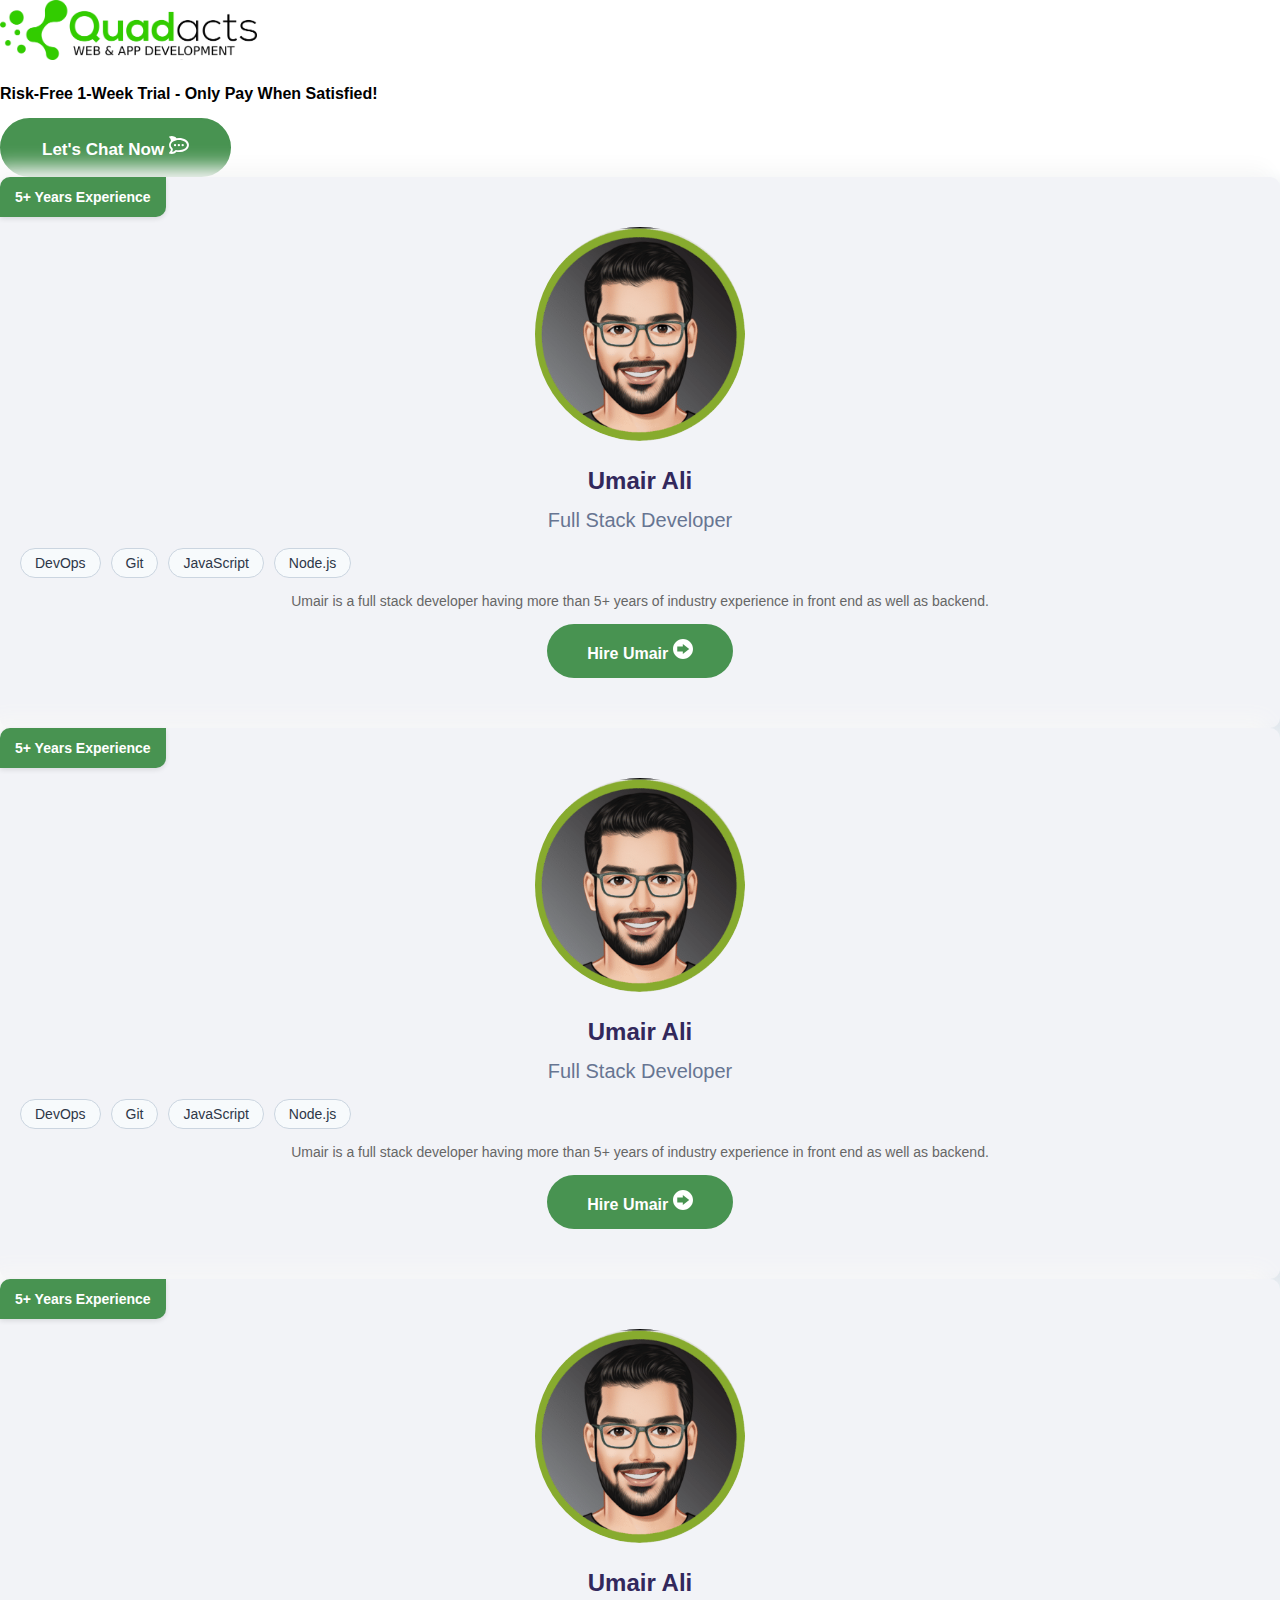
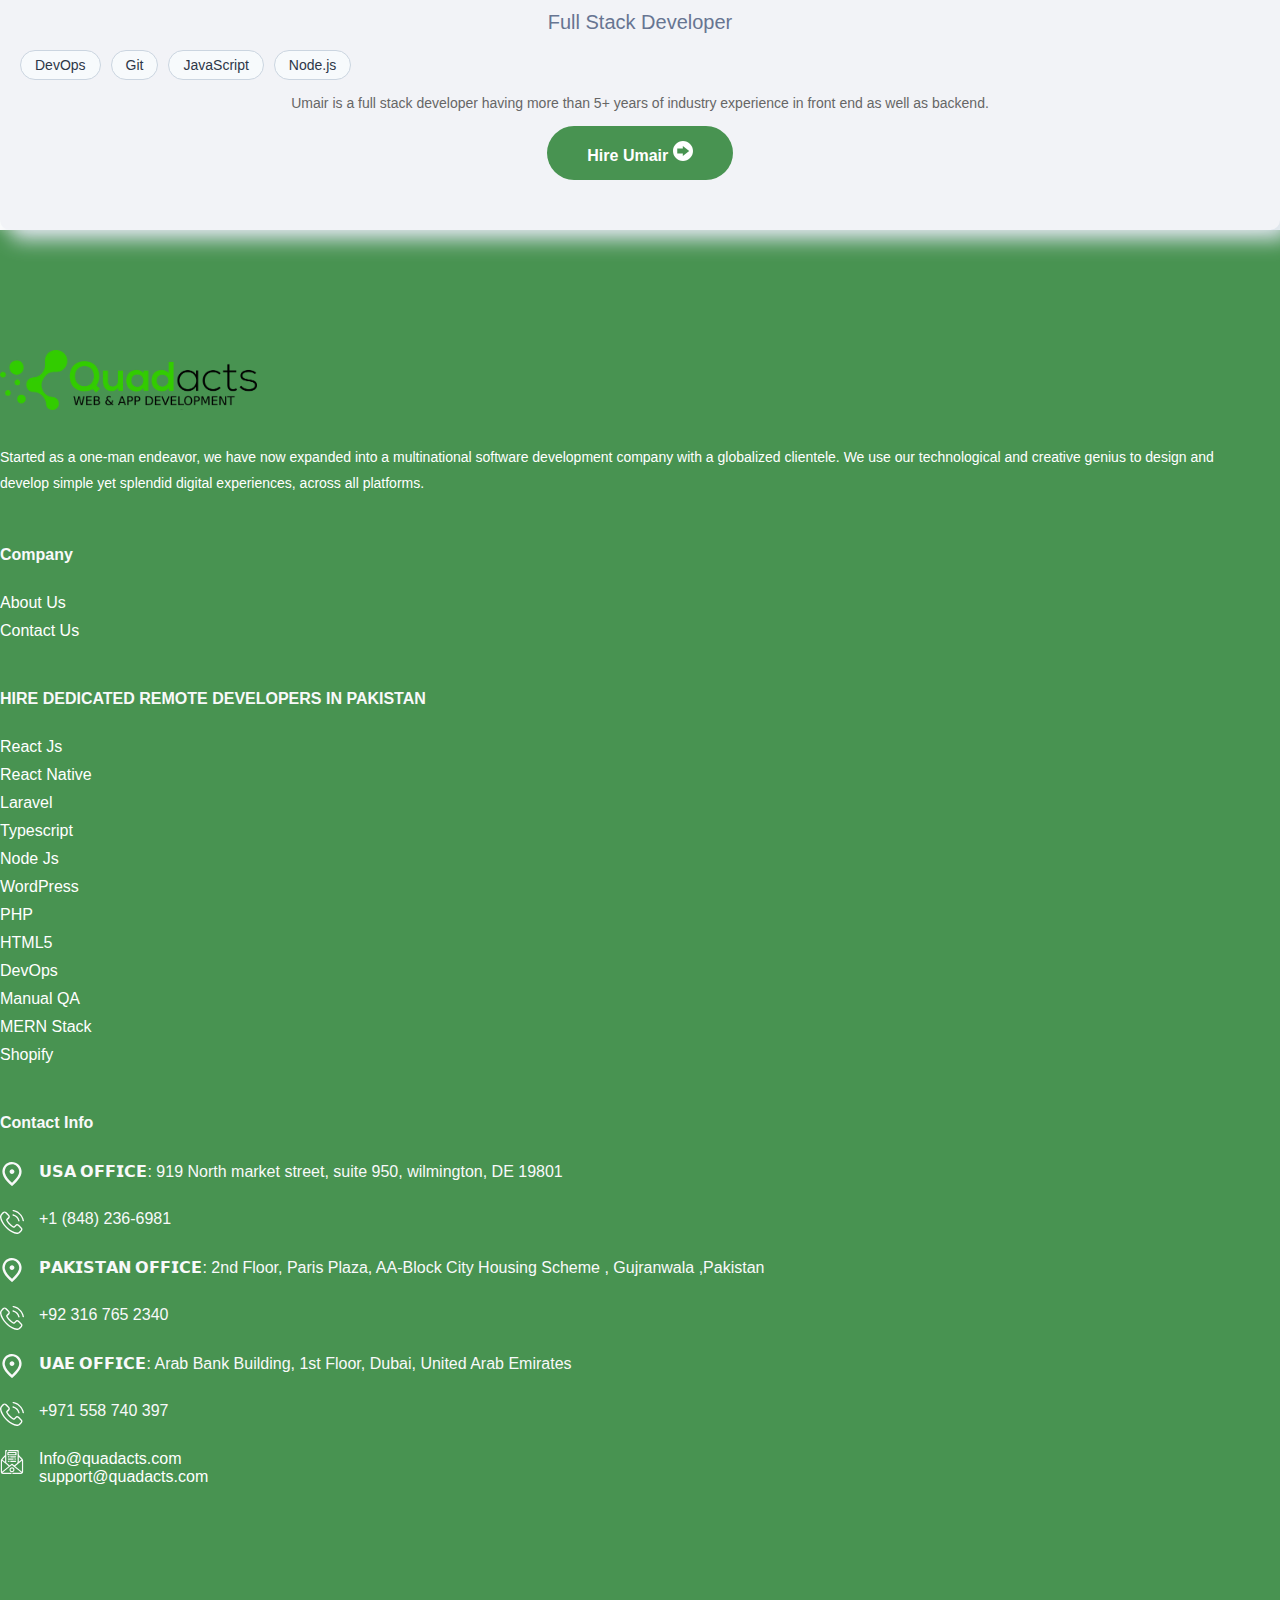
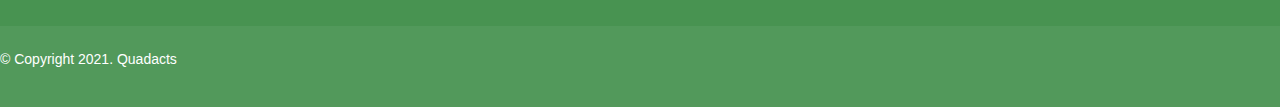
==== commit 78d99981: "Changes in Team Page" ====
--- a/our-team.html
+++ b/our-team.html
@@ -48,19 +48,16 @@
             data-bs-toggle="modal"
             data-bs-target="#myModal"
           >
-            Hire Team
+            Let's Chat Now
             <svg
               xmlns="http://www.w3.org/2000/svg"
               width="20"
               height="20"
-              viewBox="0 0 174 174"
-              fill="none"
+              viewBox="0 0 576 512"
               class="ms-2"
             >
               <path
-                fill-rule="evenodd"
-                clip-rule="evenodd"
-                d="M87 174C135.049 174 174 135.049 174 87C174 38.9512 135.049 0 87 0C38.9512 0 0 38.9512 0 87C0 135.049 38.9512 174 87 174ZM37 65V108.5H85.5V130L141 88L85.5 44V65H37Z"
+                d="M284 224.8a34.1 34.1 0 1 0 34.3 34.1A34.2 34.2 0 0 0 284 224.8zm-110.5 0a34.1 34.1 0 1 0 34.3 34.1A34.2 34.2 0 0 0 173.6 224.8zm220.9 0a34.1 34.1 0 1 0 34.3 34.1A34.2 34.2 0 0 0 394.5 224.8zm153.8-55.3c-15.5-24.2-37.3-45.6-64.7-63.6-52.9-34.8-122.4-54-195.7-54a406 406 0 0 0 -72 6.4 238.5 238.5 0 0 0 -49.5-36.6C99.7-11.7 40.9 .7 11.1 11.4A14.3 14.3 0 0 0 5.6 34.8C26.5 56.5 61.2 99.3 52.7 138.3c-33.1 33.9-51.1 74.8-51.1 117.3 0 43.4 18 84.2 51.1 118.1 8.5 39-26.2 81.8-47.1 103.5a14.3 14.3 0 0 0 5.6 23.3c29.7 10.7 88.5 23.1 155.3-10.2a238.7 238.7 0 0 0 49.5-36.6A406 406 0 0 0 288 460.1c73.3 0 142.8-19.2 195.7-54 27.4-18 49.1-39.4 64.7-63.6 17.3-26.9 26.1-55.9 26.1-86.1C574.4 225.4 565.6 196.4 548.3 169.5zM285 409.9a345.7 345.7 0 0 1 -89.4-11.5l-20.1 19.4a184.4 184.4 0 0 1 -37.1 27.6 145.8 145.8 0 0 1 -52.5 14.9c1-1.8 1.9-3.6 2.8-5.4q30.3-55.7 16.3-100.1c-33-26-52.8-59.2-52.8-95.4 0-83.1 104.3-150.5 232.8-150.5s232.9 67.4 232.9 150.5C517.9 342.5 413.6 409.9 285 409.9z"
                 fill="white"
               />
             </svg>
@@ -70,17 +67,19 @@
     </nav>
     <div class="container my-5">
       <div class="row">
-        <div class="col-md-4">
+        <div class="col-md-4 col-12 mb-4 mb-md-0">
           <div class="team-card">
+            <div class="experience-badge">
+              <span>5+ Years Experience </span>
+            </div>
             <img
               class="memberPhoto"
-              src="https://itsolutionsgrw.com/wp-content/uploads/2023/06/6769264_60111-scaled.jpg"
+              src="images/avatar.png"
               alt=""
             />
             <div class="memberDetails">
               <h4 class="memberName">Umair Ali</h4>
               <p class="memberTitle">Full Stack Developer</p>
-              <p class="expertise">Expertise</p>
             </div>
             <div class="tag-container">
               <div class="tag">DevOps</div>
@@ -88,22 +87,45 @@
               <div class="tag">JavaScript</div>
               <div class="tag">Node.js</div>
             </div>
-            <div class="mt-3">
-              <button class="btn-hire-me">Hire Umair</button>
+            <p class="experience-text">
+              Umair is a full stack developer having more than 5+ years of
+              industry experience in front end as well as backend.
+            </p>
+            <div class="mt-2">
+              <button class="btn-hire-me">
+                Hire Umair
+                <svg
+                  xmlns="http://www.w3.org/2000/svg"
+                  width="20"
+                  height="20"
+                  viewBox="0 0 174 174"
+                  fill="none"
+                  class="ms-2"
+                >
+                  <path
+                    fill-rule="evenodd"
+                    clip-rule="evenodd"
+                    d="M87 174C135.049 174 174 135.049 174 87C174 38.9512 135.049 0 87 0C38.9512 0 0 38.9512 0 87C0 135.049 38.9512 174 87 174ZM37 65V108.5H85.5V130L141 88L85.5 44V65H37Z"
+                    fill="white"
+                  ></path>
+                </svg>
+              </button>
             </div>
           </div>
         </div>
-        <div class="col-md-4">
+        <div class="col-md-4 col-12 mb-4 mb-md-0">
           <div class="team-card">
+            <div class="experience-badge">
+              <span>5+ Years Experience </span>
+            </div>
             <img
               class="memberPhoto"
-              src="https://itsolutionsgrw.com/wp-content/uploads/2023/06/6769264_60111-scaled.jpg"
+              src="images/avatar.png"
               alt=""
             />
             <div class="memberDetails">
               <h4 class="memberName">Umair Ali</h4>
               <p class="memberTitle">Full Stack Developer</p>
-              <p class="expertise">Expertise</p>
             </div>
             <div class="tag-container">
               <div class="tag">DevOps</div>
@@ -111,22 +133,45 @@
               <div class="tag">JavaScript</div>
               <div class="tag">Node.js</div>
             </div>
-            <div class="mt-3">
-              <button class="btn-hire-me">Hire Umair</button>
+            <p class="experience-text">
+              Umair is a full stack developer having more than 5+ years of
+              industry experience in front end as well as backend.
+            </p>
+            <div class="mt-2">
+              <button class="btn-hire-me">
+                Hire Umair
+                <svg
+                  xmlns="http://www.w3.org/2000/svg"
+                  width="20"
+                  height="20"
+                  viewBox="0 0 174 174"
+                  fill="none"
+                  class="ms-2"
+                >
+                  <path
+                    fill-rule="evenodd"
+                    clip-rule="evenodd"
+                    d="M87 174C135.049 174 174 135.049 174 87C174 38.9512 135.049 0 87 0C38.9512 0 0 38.9512 0 87C0 135.049 38.9512 174 87 174ZM37 65V108.5H85.5V130L141 88L85.5 44V65H37Z"
+                    fill="white"
+                  ></path>
+                </svg>
+              </button>
             </div>
           </div>
         </div>
-        <div class="col-md-4">
+        <div class="col-md-4 col-12 mb-4 mb-md-0">
           <div class="team-card">
+            <div class="experience-badge">
+              <span>5+ Years Experience </span>
+            </div>
             <img
               class="memberPhoto"
-              src="https://itsolutionsgrw.com/wp-content/uploads/2023/06/6769264_60111-scaled.jpg"
+              src="images/avatar.png"
               alt=""
             />
             <div class="memberDetails">
               <h4 class="memberName">Umair Ali</h4>
               <p class="memberTitle">Full Stack Developer</p>
-              <p class="expertise">Expertise</p>
             </div>
             <div class="tag-container">
               <div class="tag">DevOps</div>
@@ -134,8 +179,29 @@
               <div class="tag">JavaScript</div>
               <div class="tag">Node.js</div>
             </div>
-            <div class="mt-3">
-              <button class="btn-hire-me">Hire Umair</button>
+            <p class="experience-text">
+              Umair is a full stack developer having more than 5+ years of
+              industry experience in front end as well as backend.
+            </p>
+            <div class="mt-2">
+              <button class="btn-hire-me">
+                Hire Umair
+                <svg
+                  xmlns="http://www.w3.org/2000/svg"
+                  width="20"
+                  height="20"
+                  viewBox="0 0 174 174"
+                  fill="none"
+                  class="ms-2"
+                >
+                  <path
+                    fill-rule="evenodd"
+                    clip-rule="evenodd"
+                    d="M87 174C135.049 174 174 135.049 174 87C174 38.9512 135.049 0 87 0C38.9512 0 0 38.9512 0 87C0 135.049 38.9512 174 87 174ZM37 65V108.5H85.5V130L141 88L85.5 44V65H37Z"
+                    fill="white"
+                  ></path>
+                </svg>
+              </button>
             </div>
           </div>
         </div>
--- a/style.css
+++ b/style.css
@@ -439,6 +439,10 @@
   padding: 12px !important;
   max-width: 400px !important;
   width: 100% !important;
+}
+.form-control:focus {
+  border-color: #489351 !important;
+  box-shadow:0 0 0 .25rem #41aa1442 !important
 }
 
 .funnel .progress-completion {
@@ -626,17 +630,30 @@
   }
 }
 .team-card {
+  position: relative;
   background: #f2f3f7;
   border-radius: 10px;
   box-shadow: -10px -10px 20px 0px #f7f7f7, 10px 10px 20px 0px #d7e0e8;
   text-align: center;
   padding: 50px 20px;
 }
+.experience-badge {
+  border-radius: 10px 0 10px 0px;
+  left: 0px;
+  position: absolute;
+  top: 0px;
+  background-color: #489351;
+  color: #fff;
+  padding: 12px 15px;
+  font-size: 14px;
+  font-weight: bold;
+  box-shadow: 0 2px 5px rgba(0, 0, 0, 0.1);
+}
 .team-card .memberPhoto {
   display: inline-block;
   height: auto;
   max-width: 100%;
-  width: 270px;
+  width: 210px;
   margin: 0px 0px 20px 0px;
   border-radius: 50%;
 }
@@ -656,10 +673,6 @@
   color: #677592;
   font-weight: 400;
 }
-.memberDetails .expertise {
-  font-size: 18px;
-  text-align: start;
-}
 .btn-hire-me {
   cursor: pointer;
   padding: 15px 40px;
@@ -685,10 +698,12 @@
   border: 1px solid #cbd5e0;
   border-radius: 9999px;
   font-size: 14px;
-  font-family: Arial, sans-serif;
   color: #2d3748;
   background-color: #f7fafc;
   white-space: nowrap;
+}
+.experience-text {
+  margin: 10px 0;
 }
 .footer-bg {
   background: #489351 !important;
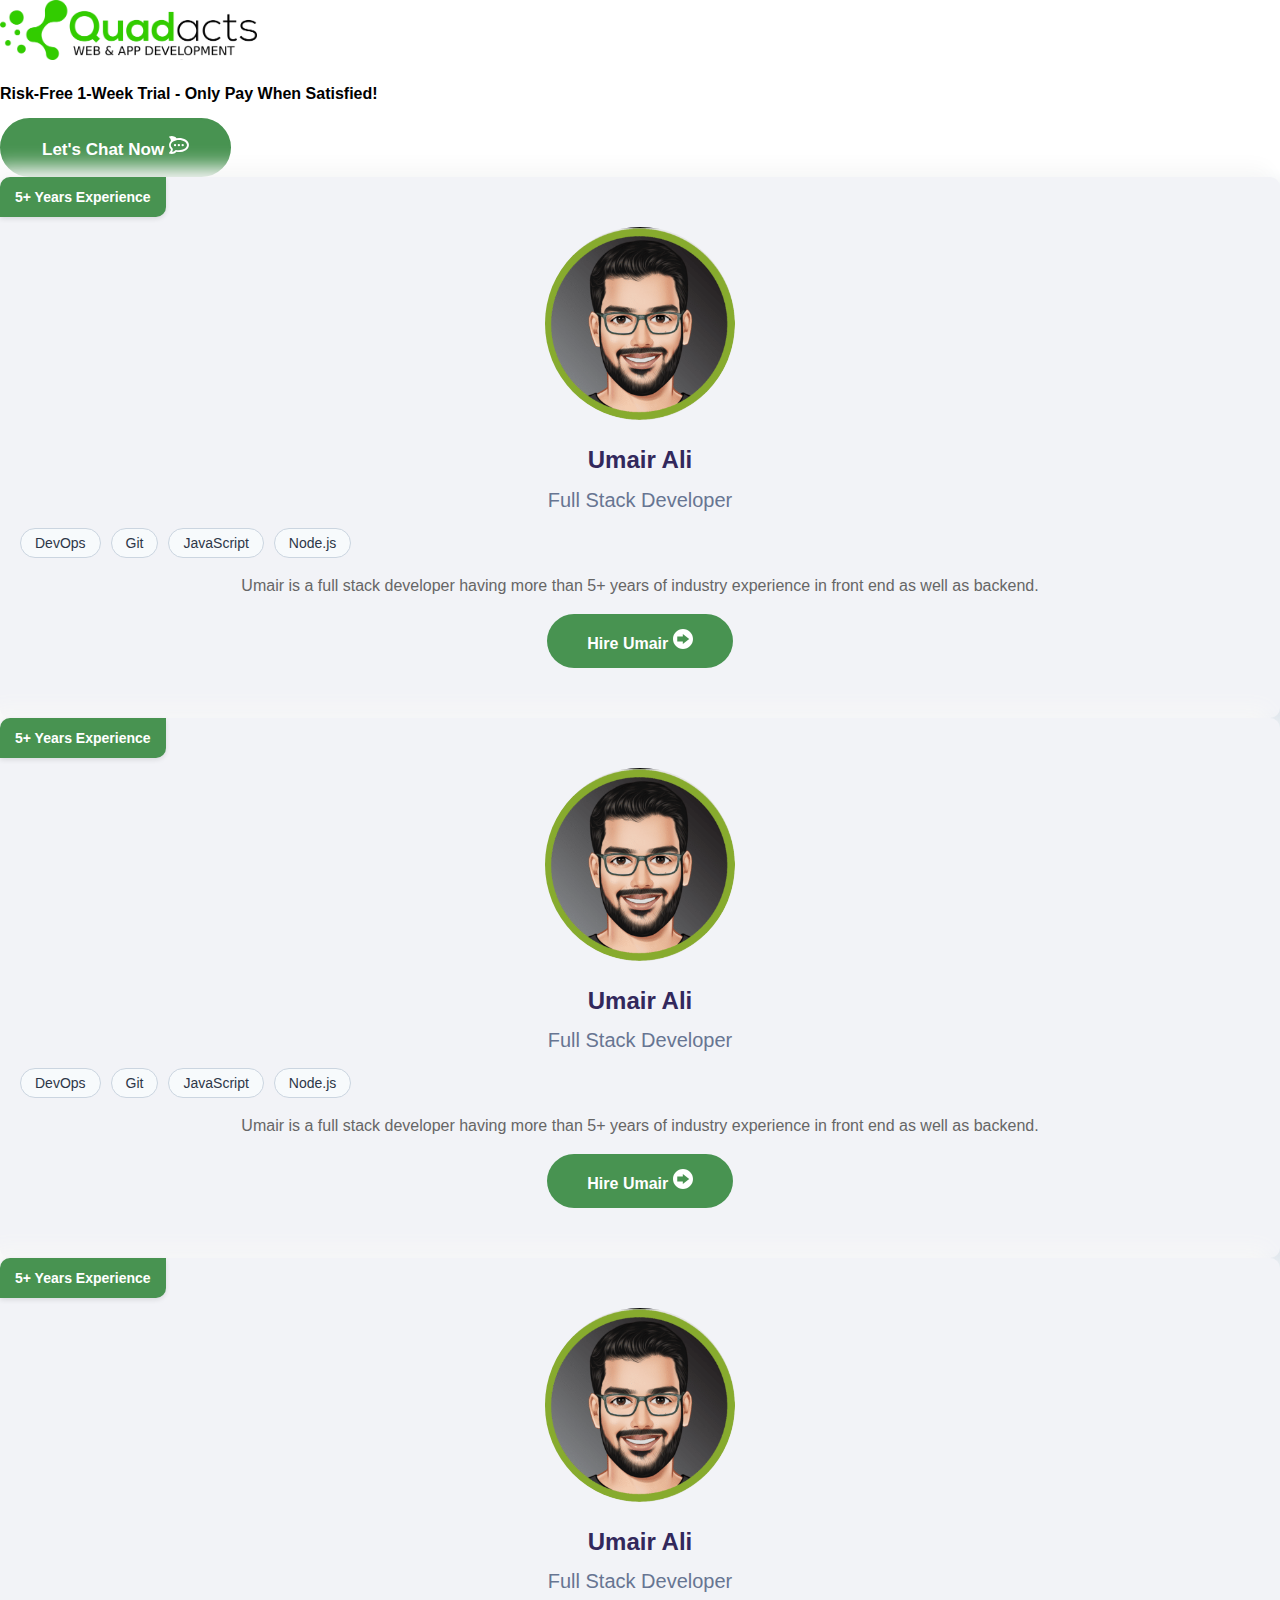
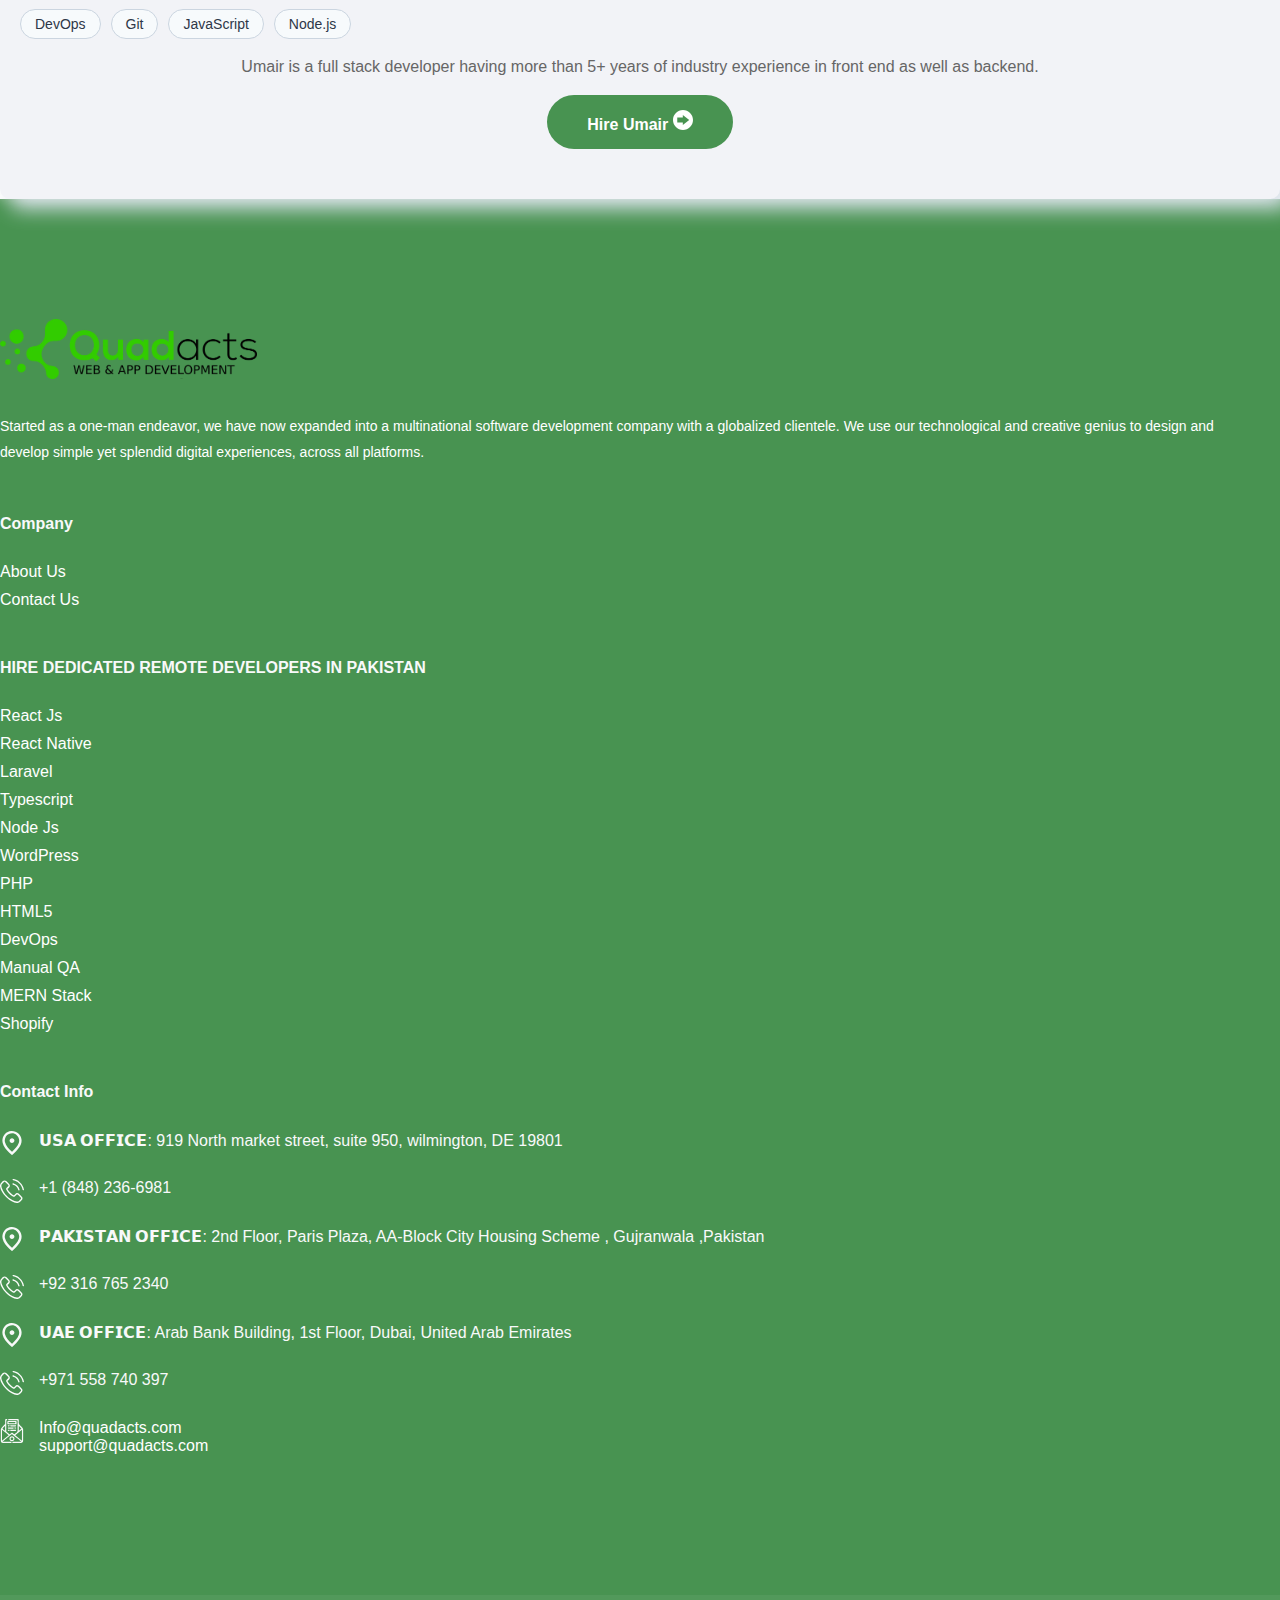
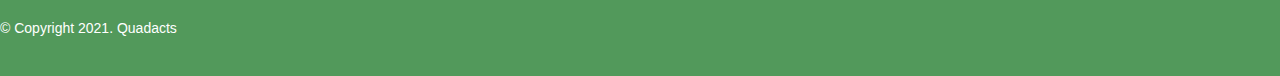
==== commit 43b50887: "new changes" ====
--- a/our-team.html
+++ b/our-team.html
@@ -72,11 +72,7 @@
             <div class="experience-badge">
               <span>5+ Years Experience </span>
             </div>
-            <img
-              class="memberPhoto"
-              src="images/avatar.png"
-              alt=""
-            />
+            <img class="memberPhoto" src="images/avatar.png" alt="" />
             <div class="memberDetails">
               <h4 class="memberName">Umair Ali</h4>
               <p class="memberTitle">Full Stack Developer</p>
@@ -118,11 +114,7 @@
             <div class="experience-badge">
               <span>5+ Years Experience </span>
             </div>
-            <img
-              class="memberPhoto"
-              src="images/avatar.png"
-              alt=""
-            />
+            <img class="memberPhoto" src="images/avatar.png" alt="" />
             <div class="memberDetails">
               <h4 class="memberName">Umair Ali</h4>
               <p class="memberTitle">Full Stack Developer</p>
@@ -164,11 +156,7 @@
             <div class="experience-badge">
               <span>5+ Years Experience </span>
             </div>
-            <img
-              class="memberPhoto"
-              src="images/avatar.png"
-              alt=""
-            />
+            <img class="memberPhoto" src="images/avatar.png" alt="" />
             <div class="memberDetails">
               <h4 class="memberName">Umair Ali</h4>
               <p class="memberTitle">Full Stack Developer</p>
@@ -561,5 +549,18 @@
       integrity="sha384-kenU1KFdBIe4zVF0s0G1M5b4hcpxyD9F7jL+jjXkk+Q2h455rYXK/7HAuoJl+0I4"
       crossorigin="anonymous"
     ></script>
+    <script type="text/javascript">
+      var Tawk_API = Tawk_API || {},
+        Tawk_LoadStart = new Date();
+      (function () {
+        var s1 = document.createElement("script"),
+          s0 = document.getElementsByTagName("script")[0];
+        s1.async = true;
+        s1.src = "https://embed.tawk.to/67f9552343ce3e190eb807f5/1ioiv94sd";
+        s1.charset = "UTF-8";
+        s1.setAttribute("crossorigin", "*");
+        s0.parentNode.insertBefore(s1, s0);
+      })();
+    </script>
   </body>
 </html>
--- a/style.css
+++ b/style.css
@@ -653,7 +653,7 @@
   display: inline-block;
   height: auto;
   max-width: 100%;
-  width: 210px;
+  width: 190px;
   margin: 0px 0px 20px 0px;
   border-radius: 50%;
 }
@@ -703,7 +703,8 @@
   white-space: nowrap;
 }
 .experience-text {
-  margin: 10px 0;
+  font-size: 16px;
+  margin: 15px 0;
 }
 .footer-bg {
   background: #489351 !important;
